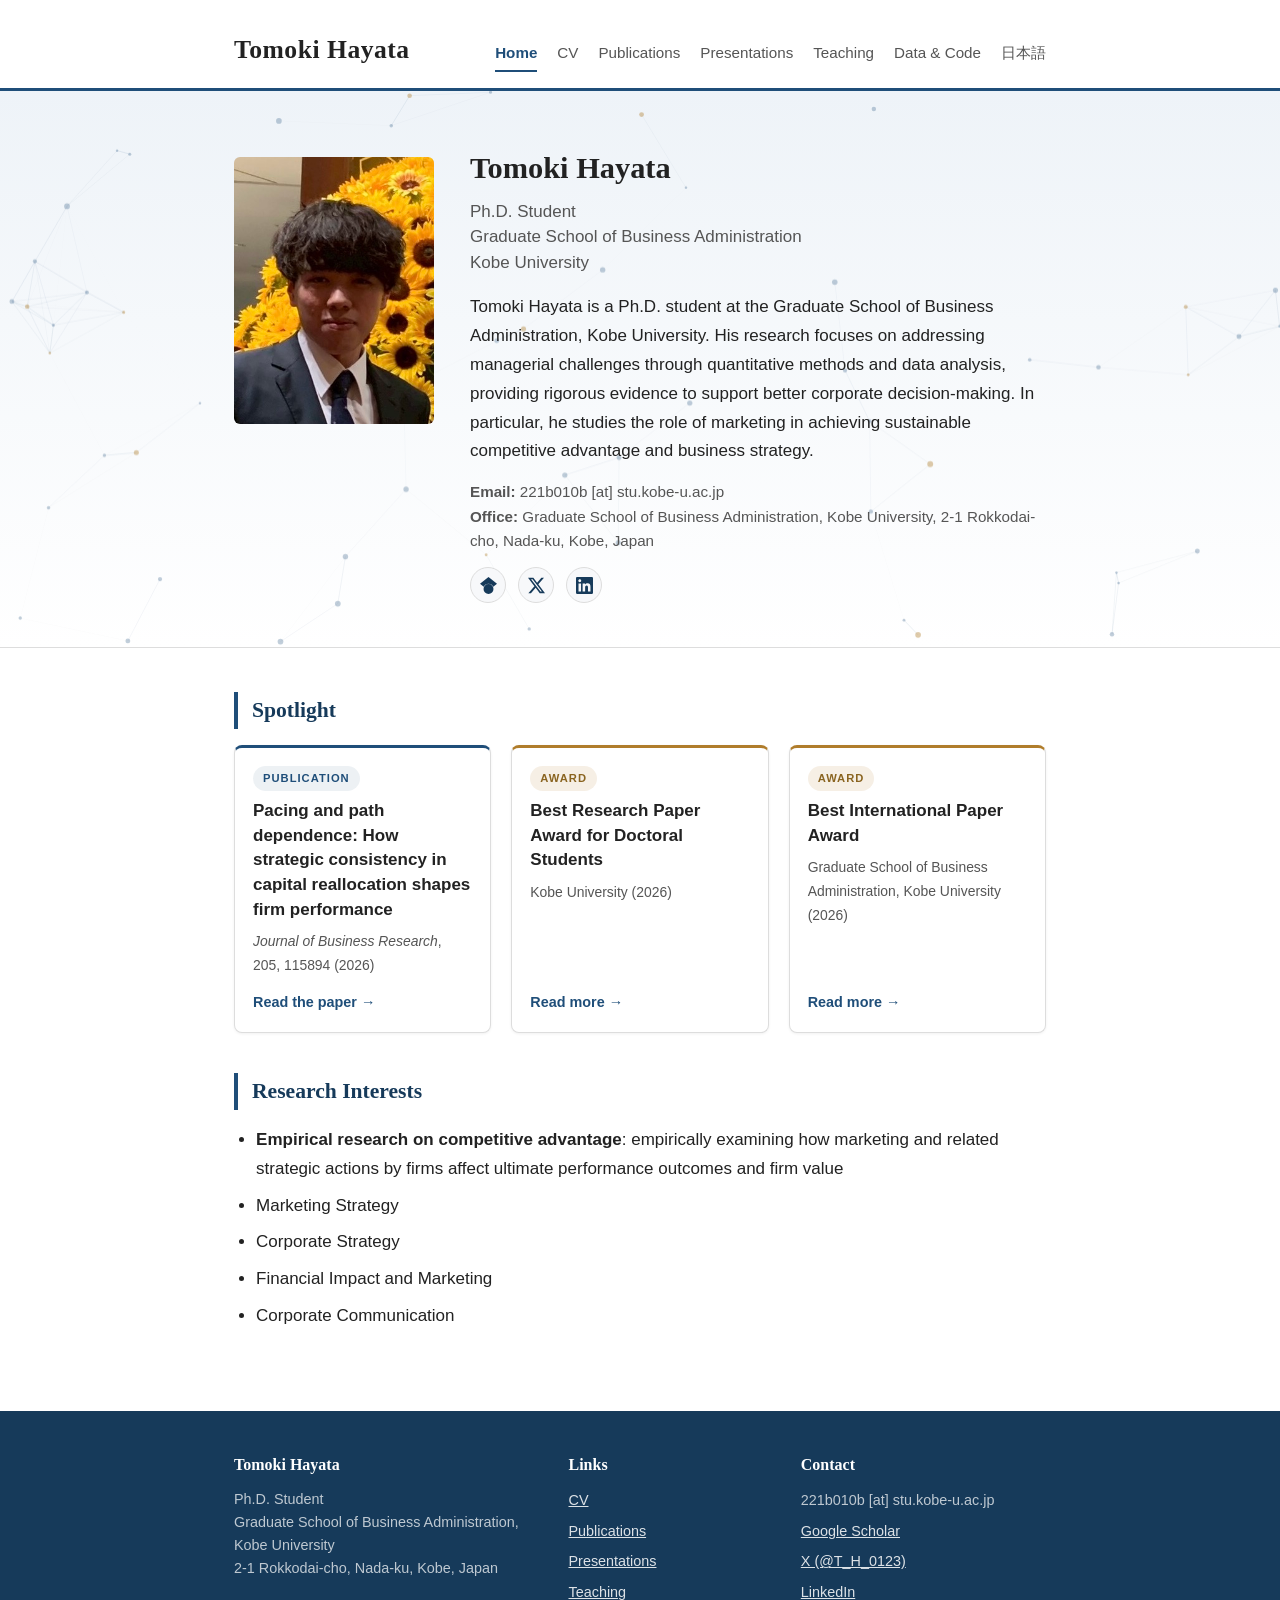
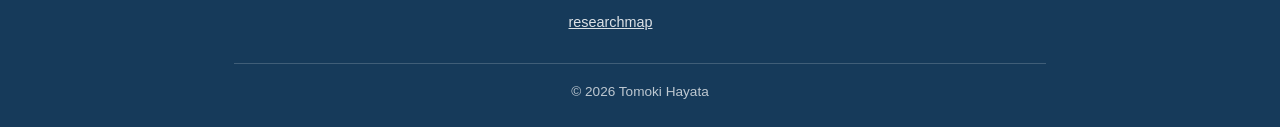
==== index.html @ e7bab817 "Add Google Analytics 4 tag to all pages Co-Authored-By: Claude Fable 5 <noreply@anthropic.com>" ====
<!DOCTYPE html>
<html lang="en">
<head>
  <meta charset="utf-8">
  <meta name="viewport" content="width=device-width, initial-scale=1">
  <!-- Google tag (gtag.js) -->
  <script async src="https://www.googletagmanager.com/gtag/js?id=G-VNYNLFW60Y"></script>
  <script>
    window.dataLayer = window.dataLayer || [];
    function gtag(){dataLayer.push(arguments);}
    gtag('js', new Date());
    gtag('config', 'G-VNYNLFW60Y');
  </script>
  <title>Tomoki Hayata</title>
  <meta name="description" content="Tomoki Hayata — Ph.D. Student, Graduate School of Business Administration, Kobe University. Marketing strategy, corporate strategy, and empirical research on competitive advantage.">
  <meta property="og:title" content="Tomoki Hayata">
  <meta property="og:description" content="Ph.D. Student, Graduate School of Business Administration, Kobe University. Marketing strategy, corporate strategy, and empirical research on competitive advantage.">
  <meta property="og:type" content="website">
  <meta property="og:locale" content="en_US">
  <meta property="og:url" content="https://hayatat-totrian.github.io/">
  <meta property="og:image" content="https://hayatat-totrian.github.io/images/profile.jpg">
  <meta name="twitter:card" content="summary">
  <link rel="icon" type="image/svg+xml" href="images/favicon.svg">
  <link rel="stylesheet" href="assets/style.css">
</head>
<body>

<header class="site-header">
  <div class="container">
    <a class="site-title" href="index.html">Tomoki Hayata</a>
    <nav class="site-nav">
      <a href="index.html" class="active">Home</a>
      <a href="cv.html">CV</a>
      <a href="publications.html">Publications</a>
      <a href="presentations.html">Presentations</a>
      <a href="teaching.html">Teaching</a>
      <a href="data.html">Data &amp; Code</a>
      <a href="ja.html">日本語</a>
    </nav>
  </div>
</header>

<main class="has-hero">
  <div class="hero">
    <canvas class="hero-canvas" aria-hidden="true"></canvas>
    <div class="container">
      <section class="profile">
      <div class="profile-photo">
        <img src="images/profile.jpg" alt="Tomoki Hayata">
      </div>
      <div class="profile-text">
        <h1>Tomoki Hayata</h1>
        <p class="affiliation">
          Ph.D. Student<br>
          Graduate School of Business Administration<br>
          Kobe University
        </p>
        <p>
          Tomoki Hayata is a Ph.D. student at the Graduate School of Business
          Administration, Kobe University. His research focuses on addressing
          managerial challenges through quantitative methods and data analysis,
          providing rigorous evidence to support better corporate decision-making.
          In particular, he studies the role of marketing in achieving sustainable
          competitive advantage and business strategy.
        </p>
        <p class="profile-contact">
          <span class="label">Email:</span> 221b010b [at] stu.kobe-u.ac.jp<br>
          <span class="label">Office:</span> Graduate School of Business Administration, Kobe University, 2-1 Rokkodai-cho, Nada-ku, Kobe, Japan
        </p>
        <div class="social-icons">
          <a href="https://scholar.google.com/citations?user=lMuCdc4AAAAJ" aria-label="Google Scholar" title="Google Scholar">
            <svg viewBox="0 0 24 24" xmlns="http://www.w3.org/2000/svg"><path d="M5.242 13.769L0 9.5 12 0l12 9.5-5.242 4.269C17.548 11.249 14.978 9.5 12 9.5c-2.977 0-5.548 1.749-6.758 4.269zM12 10a7 7 0 1 0 0 14 7 7 0 0 0 0-14z"/></svg>
          </a>
          <a href="https://twitter.com/T_H_0123" aria-label="X (Twitter)" title="X">
            <svg viewBox="0 0 24 24" xmlns="http://www.w3.org/2000/svg"><path d="M18.901 1.153h3.68l-8.04 9.19L24 22.846h-7.406l-5.8-7.584-6.638 7.584H.474l8.6-9.83L0 1.154h7.594l5.243 6.932ZM17.61 20.644h2.039L6.486 3.24H4.298Z"/></svg>
          </a>
          <a href="https://www.linkedin.com/in/tomoki-hayata-b653423a1" aria-label="LinkedIn" title="LinkedIn">
            <svg viewBox="0 0 24 24" xmlns="http://www.w3.org/2000/svg"><path d="M20.447 20.452h-3.554v-5.569c0-1.328-.027-3.037-1.852-3.037-1.853 0-2.136 1.445-2.136 2.939v5.667H9.351V9h3.414v1.561h.046c.477-.9 1.637-1.85 3.37-1.85 3.601 0 4.267 2.37 4.267 5.455v6.286zM5.337 7.433c-1.144 0-2.063-.926-2.063-2.065 0-1.138.92-2.063 2.063-2.063 1.14 0 2.064.925 2.064 2.063 0 1.139-.925 2.065-2.064 2.065zm1.782 13.019H3.555V9h3.564v11.452zM22.225 0H1.771C.792 0 0 .774 0 1.729v20.542C0 23.227.792 24 1.771 24h20.451C23.2 24 24 23.227 24 22.271V1.729C24 .774 23.2 0 22.225 0z"/></svg>
          </a>
        </div>
      </div>
      </section>
    </div>
  </div>

  <div class="container">

    <h2>Spotlight</h2>
    <div class="spotlight-grid">
      <div class="spotlight-card">
        <span class="tag">Publication</span>
        <span class="title">Pacing and path dependence: How strategic consistency in capital reallocation shapes firm performance</span>
        <span class="meta"><em>Journal of Business Research</em>, 205, 115894 (2026)</span>
        <a class="more" href="https://doi.org/10.1016/j.jbusres.2025.115894">Read the paper &rarr;</a>
      </div>
      <div class="spotlight-card award">
        <span class="tag">Award</span>
        <span class="title">Best Research Paper Award for Doctoral Students</span>
        <span class="meta">Kobe University (2026)</span>
        <a class="more" href="https://www.kobe-u.ac.jp/ja/announcement/20260209-67578/">Read more &rarr;</a>
      </div>
      <div class="spotlight-card award">
        <span class="tag">Award</span>
        <span class="title">Best International Paper Award</span>
        <span class="meta">Graduate School of Business Administration, Kobe University (2026)</span>
        <a class="more" href="https://b.kobe-u.ac.jp/37579/">Read more &rarr;</a>
      </div>
    </div>

    <h2>Research Interests</h2>
    <ul>
      <li><strong>Empirical research on competitive advantage</strong>: empirically examining how marketing and related strategic actions by firms affect ultimate performance outcomes and firm value</li>
      <li>Marketing Strategy</li>
      <li>Corporate Strategy</li>
      <li>Financial Impact and Marketing</li>
      <li>Corporate Communication</li>
    </ul>

  </div>
</main>

<footer class="site-footer">
  <div class="container">
    <div class="footer-cols">
      <div>
        <h4>Tomoki Hayata</h4>
        <p>
          Ph.D. Student<br>
          Graduate School of Business Administration, Kobe University<br>
          2-1 Rokkodai-cho, Nada-ku, Kobe, Japan
        </p>
      </div>
      <div>
        <h4>Links</h4>
        <ul>
          <li><a href="cv.html">CV</a></li>
          <li><a href="publications.html">Publications</a></li>
          <li><a href="presentations.html">Presentations</a></li>
          <li><a href="teaching.html">Teaching</a></li>
          <li><a href="https://researchmap.jp/hayatat?lang=en">researchmap</a></li>
        </ul>
      </div>
      <div>
        <h4>Contact</h4>
        <ul>
          <li>221b010b [at] stu.kobe-u.ac.jp</li>
          <li><a href="https://scholar.google.com/citations?user=lMuCdc4AAAAJ">Google Scholar</a></li>
          <li><a href="https://twitter.com/T_H_0123">X (@T_H_0123)</a></li>
          <li><a href="https://www.linkedin.com/in/tomoki-hayata-b653423a1">LinkedIn</a></li>
        </ul>
      </div>
    </div>
    <div class="footer-bottom">&copy; 2026 Tomoki Hayata</div>
  </div>
</footer>

<script src="assets/hero.js" defer></script>
</body>
</html>
---- assets/style.css ----
/* ===============================================
   Tomoki Hayata — Academic Homepage
   =============================================== */

:root {
  --accent: #1f4e79;
  --accent-dark: #163a5a;
  --gold: #b07d2b;
  --gold-dark: #8a6420;
  --text: #222222;
  --text-muted: #555555;
  --rule: #dddddd;
  --bg-soft: #f7f8fa;
  --serif: Georgia, "Times New Roman", "Hiragino Mincho ProN", "Yu Mincho", serif;
  --sans: -apple-system, BlinkMacSystemFont, "Segoe UI", Helvetica, Arial,
    "Hiragino Kaku Gothic ProN", "Yu Gothic", Meiryo, sans-serif;
}

* {
  box-sizing: border-box;
  margin: 0;
  padding: 0;
}

html {
  scroll-behavior: smooth;
}

body {
  font-family: var(--sans);
  font-size: 17px;
  line-height: 1.7;
  color: var(--text);
  background: #ffffff;
}

.container {
  max-width: 860px;
  margin: 0 auto;
  padding: 0 24px;
}

/* ---------- Header / Navigation ---------- */

.site-header {
  border-bottom: 3px solid var(--accent);
  background: #ffffff;
}

.site-header .container {
  display: flex;
  flex-wrap: wrap;
  align-items: baseline;
  justify-content: space-between;
  padding-top: 28px;
  padding-bottom: 16px;
}

.site-title {
  font-family: var(--serif);
  font-size: 1.6rem;
  font-weight: 700;
  letter-spacing: 0.02em;
  color: var(--text);
  text-decoration: none;
}

.site-nav {
  display: flex;
  flex-wrap: wrap;
  gap: 4px 20px;
  font-size: 0.95rem;
}

.site-nav a {
  color: var(--text-muted);
  text-decoration: none;
  padding: 4px 0;
  border-bottom: 2px solid transparent;
}

.site-nav a:hover {
  color: var(--accent);
}

.site-nav a.active {
  color: var(--accent);
  border-bottom-color: var(--accent);
  font-weight: 600;
}

/* ---------- Main content ---------- */

main {
  padding: 44px 0 64px;
}

h1 {
  font-family: var(--serif);
  font-size: 1.9rem;
  font-weight: 700;
  margin-bottom: 24px;
  color: var(--text);
}

h2 {
  font-family: var(--serif);
  font-size: 1.35rem;
  font-weight: 700;
  color: var(--accent-dark);
  margin: 40px 0 16px;
  padding-left: 14px;
  border-left: 4px solid var(--accent);
}

h2:first-child {
  margin-top: 0;
}

h3 {
  font-size: 1.05rem;
  font-weight: 700;
  margin: 24px 0 10px;
}

p {
  margin-bottom: 14px;
}

a {
  color: var(--accent);
}

a:hover {
  color: var(--accent-dark);
}

ul {
  margin: 0 0 16px 1.3em;
}

li {
  margin-bottom: 8px;
}

em,
.journal {
  font-style: italic;
}

/* ---------- Home: hero band & profile section ---------- */

main.has-hero {
  padding-top: 0;
}

.hero {
  position: relative;
  overflow: hidden;
  background: linear-gradient(180deg, #eef3f8 0%, #ffffff 100%);
  border-bottom: 1px solid var(--rule);
  padding: 52px 0 44px;
  margin-bottom: 44px;
}

.hero-canvas {
  position: absolute;
  inset: 0;
  width: 100%;
  height: 100%;
}

.hero .container {
  position: relative;
  z-index: 1;
}

.profile {
  display: flex;
  gap: 36px;
  align-items: flex-start;
}

.profile-photo {
  flex: 0 0 200px;
  margin-top: 14px;
}

.profile-photo img {
  width: 200px;
  height: auto;
  border-radius: 6px;
  display: block;
}

.profile-text h1 {
  margin-bottom: 4px;
}

.profile-text .affiliation {
  color: var(--text-muted);
  margin-bottom: 18px;
  line-height: 1.5;
}

/* ---------- Profile contact lines & social icons ---------- */

.profile-contact {
  margin: 4px 0 0;
  color: var(--text-muted);
  font-size: 0.95rem;
  line-height: 1.6;
}

.profile-contact .label {
  font-weight: 600;
}

.social-icons {
  display: flex;
  align-items: center;
  gap: 12px;
  margin-top: 14px;
}

.social-icons a {
  display: inline-flex;
  align-items: center;
  justify-content: center;
  width: 36px;
  height: 36px;
  border-radius: 50%;
  background: var(--bg-soft);
  border: 1px solid var(--rule);
}

.social-icons a:hover {
  background: var(--accent);
  border-color: var(--accent);
}

.social-icons svg {
  width: 17px;
  height: 17px;
  fill: var(--accent-dark);
}

.social-icons a:hover svg {
  fill: #ffffff;
}

/* ---------- Spotlight cards ---------- */

.spotlight-grid {
  display: grid;
  grid-template-columns: repeat(3, 1fr);
  gap: 20px;
  margin-top: 6px;
}

.spotlight-card {
  display: flex;
  flex-direction: column;
  gap: 8px;
  border: 1px solid var(--rule);
  border-top: 3px solid var(--accent);
  border-radius: 8px;
  padding: 18px;
  background: #ffffff;
  box-shadow: 0 1px 3px rgba(0, 0, 0, 0.06);
  transition: transform 0.15s ease, box-shadow 0.15s ease;
}

.spotlight-card:hover {
  transform: translateY(-3px);
  box-shadow: 0 8px 18px rgba(31, 78, 121, 0.14);
}

.spotlight-card.award {
  border-top-color: var(--gold);
}

.spotlight-card .tag {
  align-self: flex-start;
  font-size: 0.7rem;
  font-weight: 700;
  letter-spacing: 0.09em;
  text-transform: uppercase;
  color: var(--accent);
  background: rgba(31, 78, 121, 0.08);
  padding: 3px 10px;
  border-radius: 999px;
}

.spotlight-card.award .tag {
  color: var(--gold-dark);
  background: rgba(176, 125, 43, 0.12);
}

.spotlight-card .title {
  font-weight: 600;
  line-height: 1.45;
}

.spotlight-card .meta {
  font-size: 0.87rem;
  color: var(--text-muted);
}

.spotlight-card .more {
  margin-top: auto;
  padding-top: 4px;
  font-size: 0.9rem;
  font-weight: 600;
  text-decoration: none;
}

/* ---------- Publication entries ---------- */

.pub-entry {
  margin-bottom: 22px;
}

.pub-entry .pub-title {
  font-weight: 700;
}

.pub-entry .pub-authors {
  margin-bottom: 0;
  color: var(--text-muted);
  font-size: 0.95rem;
}

.pub-entry .pub-venue {
  margin-bottom: 0;
}

.pub-entry .pub-links {
  margin: 8px 0 0;
}

.pub-link {
  display: inline-block;
  font-size: 0.8rem;
  font-weight: 600;
  padding: 3px 14px;
  margin-right: 8px;
  border: 1.5px solid var(--accent);
  border-radius: 999px;
  color: var(--accent);
  text-decoration: none;
  transition: background 0.15s ease, color 0.15s ease;
}

.pub-link:hover {
  background: var(--accent);
  color: #ffffff;
}

.pub-entry details.abstract {
  margin-top: 10px;
}

.pub-entry details.abstract summary {
  cursor: pointer;
  display: inline-block;
  font-size: 0.8rem;
  font-weight: 600;
  color: var(--accent);
  padding: 3px 14px;
  border: 1.5px solid var(--rule);
  border-radius: 999px;
  user-select: none;
}

.pub-entry details.abstract summary:hover {
  border-color: var(--accent);
}

.pub-entry details.abstract[open] summary {
  background: var(--bg-soft);
  border-color: var(--accent);
}

.pub-entry details.abstract p {
  margin: 10px 0 0;
  padding: 14px 16px;
  background: var(--bg-soft);
  border-left: 3px solid var(--accent);
  border-radius: 0 6px 6px 0;
  font-size: 0.93rem;
  line-height: 1.7;
}

.rip-note {
  font-size: 0.88rem;
  color: var(--text-muted);
}

/* ---------- Contact block ---------- */

.contact-list {
  list-style: none;
  margin-left: 0;
}

.contact-list li {
  margin-bottom: 6px;
}

.contact-list .label {
  display: inline-block;
  min-width: 90px;
  font-weight: 600;
  color: var(--text-muted);
}

/* ---------- News / spotlight ---------- */

.news-list {
  list-style: none;
  margin-left: 0;
}

.news-list li {
  display: flex;
  gap: 16px;
  margin-bottom: 10px;
}

.news-list .date {
  flex: 0 0 90px;
  font-weight: 600;
  color: var(--accent-dark);
}

/* ---------- CV-style date rows ---------- */

.cv-list {
  list-style: none;
  margin-left: 0;
}

.cv-list li {
  display: flex;
  gap: 20px;
  margin-bottom: 10px;
}

.cv-list .date {
  flex: 0 0 130px;
  font-weight: 600;
  color: var(--text-muted);
}

/* ---------- Publication list ---------- */

.pub-list {
  list-style: none;
  margin-left: 0;
}

.pub-list li {
  margin-bottom: 16px;
  padding-left: 1.2em;
  text-indent: -1.2em;
}

/* ---------- Buttons ---------- */

.button {
  display: inline-block;
  background: var(--accent);
  color: #ffffff;
  padding: 10px 24px;
  border-radius: 999px;
  text-decoration: none;
  font-weight: 600;
  font-size: 0.95rem;
}

.button:hover {
  background: var(--accent-dark);
  color: #ffffff;
}

/* ---------- Footer ---------- */

.site-footer {
  background: var(--accent-dark);
  padding: 40px 0 24px;
  font-size: 0.9rem;
  color: rgba(255, 255, 255, 0.72);
}

.site-footer a {
  color: rgba(255, 255, 255, 0.85);
}

.site-footer a:hover {
  color: #ffffff;
}

.footer-cols {
  display: grid;
  grid-template-columns: 1.5fr 1fr 1.2fr;
  gap: 28px;
  padding-bottom: 22px;
}

.footer-cols h4 {
  font-family: var(--serif);
  font-size: 1rem;
  color: #ffffff;
  margin-bottom: 10px;
}

.footer-cols p {
  margin-bottom: 6px;
  line-height: 1.6;
}

.footer-cols ul {
  list-style: none;
  margin: 0;
}

.footer-cols li {
  margin-bottom: 6px;
}

.footer-bottom {
  border-top: 1px solid rgba(255, 255, 255, 0.18);
  padding-top: 16px;
  text-align: center;
  font-size: 0.85rem;
}

/* ---------- Responsive ---------- */

@media (max-width: 640px) {
  .site-header .container {
    flex-direction: column;
    gap: 10px;
  }

  .profile {
    flex-direction: column;
    align-items: center;
    text-align: center;
  }

  .profile-text {
    text-align: left;
  }

  .news-list li,
  .cv-list li {
    flex-direction: column;
    gap: 0;
  }

  .news-list .date,
  .cv-list .date {
    flex: none;
  }

  .profile .social-icons {
    justify-content: center;
  }

  .profile-text .social-icons {
    justify-content: flex-start;
  }
}

@media (max-width: 760px) {
  .spotlight-grid {
    grid-template-columns: 1fr;
  }

  .footer-cols {
    grid-template-columns: 1fr;
    gap: 20px;
  }
}
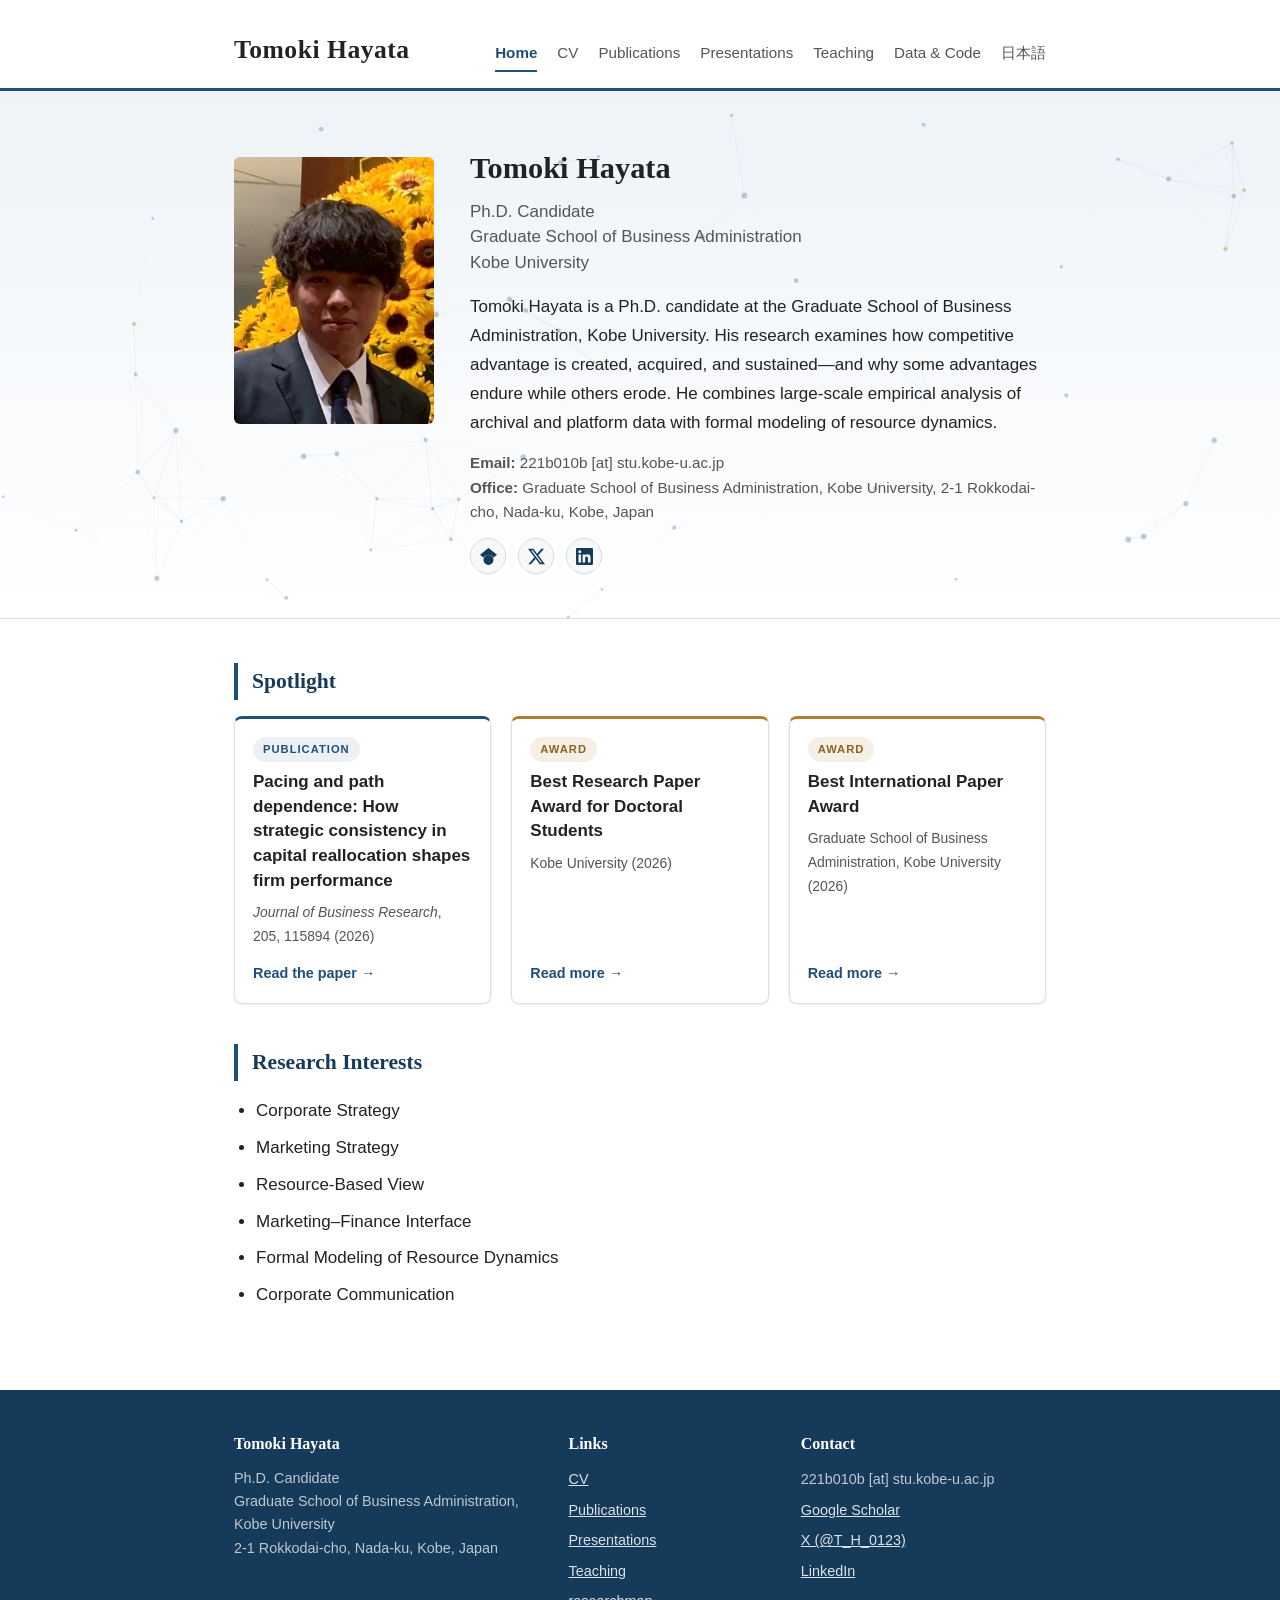
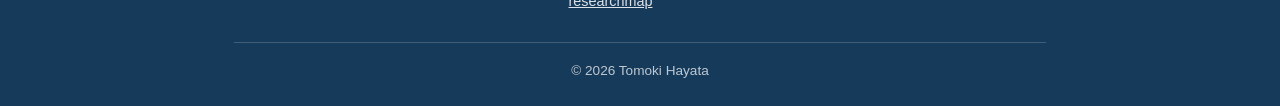
==== commit 4ae9fa3c: "Refresh bio, research interests, and title to Ph.D. Candidate; update CV - New three-sentence bio on" ====
--- a/index.html
+++ b/index.html
@@ -12,9 +12,9 @@
     gtag('config', 'G-VNYNLFW60Y');
   </script>
   <title>Tomoki Hayata</title>
-  <meta name="description" content="Tomoki Hayata — Ph.D. Student, Graduate School of Business Administration, Kobe University. Marketing strategy, corporate strategy, and empirical research on competitive advantage.">
+  <meta name="description" content="Tomoki Hayata — Ph.D. Candidate, Graduate School of Business Administration, Kobe University. Research on how competitive advantage is created, acquired, and sustained: corporate strategy, marketing strategy, and formal modeling of resource dynamics.">
   <meta property="og:title" content="Tomoki Hayata">
-  <meta property="og:description" content="Ph.D. Student, Graduate School of Business Administration, Kobe University. Marketing strategy, corporate strategy, and empirical research on competitive advantage.">
+  <meta property="og:description" content="Ph.D. Candidate, Graduate School of Business Administration, Kobe University. Research on competitive advantage: corporate strategy, marketing strategy, and formal modeling of resource dynamics.">
   <meta property="og:type" content="website">
   <meta property="og:locale" content="en_US">
   <meta property="og:url" content="https://hayatat-totrian.github.io/">
@@ -51,17 +51,17 @@
       <div class="profile-text">
         <h1>Tomoki Hayata</h1>
         <p class="affiliation">
-          Ph.D. Student<br>
+          Ph.D. Candidate<br>
           Graduate School of Business Administration<br>
           Kobe University
         </p>
         <p>
-          Tomoki Hayata is a Ph.D. student at the Graduate School of Business
-          Administration, Kobe University. His research focuses on addressing
-          managerial challenges through quantitative methods and data analysis,
-          providing rigorous evidence to support better corporate decision-making.
-          In particular, he studies the role of marketing in achieving sustainable
-          competitive advantage and business strategy.
+          Tomoki Hayata is a Ph.D. candidate at the Graduate School of Business
+          Administration, Kobe University. His research examines how competitive
+          advantage is created, acquired, and sustained&mdash;and why some
+          advantages endure while others erode. He combines large-scale empirical
+          analysis of archival and platform data with formal modeling of resource
+          dynamics.
         </p>
         <p class="profile-contact">
           <span class="label">Email:</span> 221b010b [at] stu.kobe-u.ac.jp<br>
@@ -109,10 +109,11 @@
 
     <h2>Research Interests</h2>
     <ul>
-      <li><strong>Empirical research on competitive advantage</strong>: empirically examining how marketing and related strategic actions by firms affect ultimate performance outcomes and firm value</li>
+      <li>Corporate Strategy</li>
       <li>Marketing Strategy</li>
-      <li>Corporate Strategy</li>
-      <li>Financial Impact and Marketing</li>
+      <li>Resource-Based View</li>
+      <li>Marketing&ndash;Finance Interface</li>
+      <li>Formal Modeling of Resource Dynamics</li>
       <li>Corporate Communication</li>
     </ul>
 
@@ -125,7 +126,7 @@
       <div>
         <h4>Tomoki Hayata</h4>
         <p>
-          Ph.D. Student<br>
+          Ph.D. Candidate<br>
           Graduate School of Business Administration, Kobe University<br>
           2-1 Rokkodai-cho, Nada-ku, Kobe, Japan
         </p>
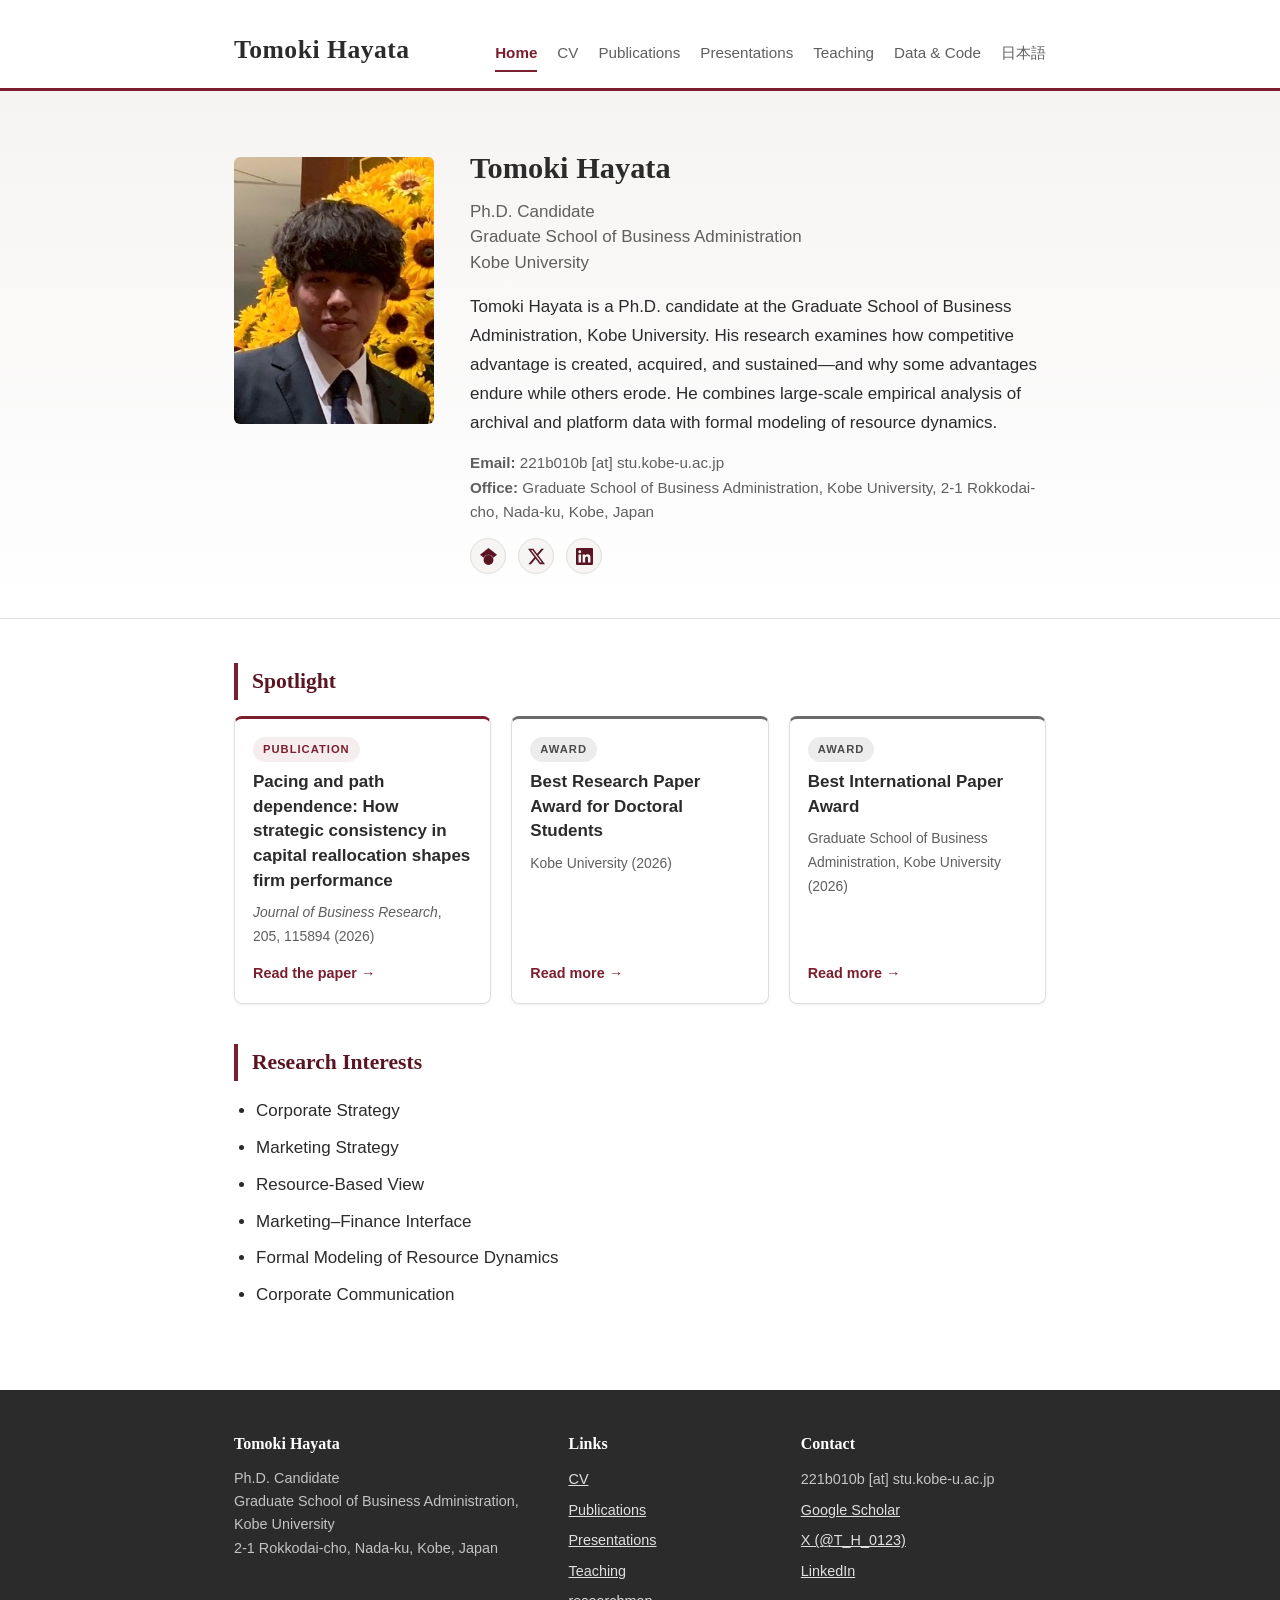
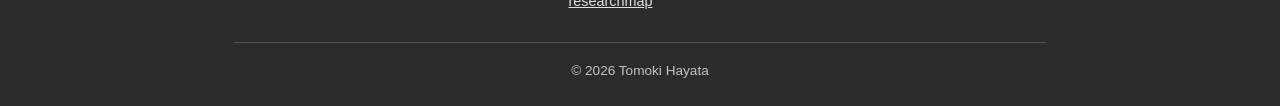
==== commit a7bab653: "Redesign in charcoal and burgundy; update CV, review statuses, and ANZMAC talk - New palette: charco" ====
--- a/index.html
+++ b/index.html
@@ -42,7 +42,6 @@
 
 <main class="has-hero">
   <div class="hero">
-    <canvas class="hero-canvas" aria-hidden="true"></canvas>
     <div class="container">
       <section class="profile">
       <div class="profile-photo">
@@ -155,6 +154,5 @@
   </div>
 </footer>
 
-<script src="assets/hero.js" defer></script>
 </body>
 </html>
--- a/assets/style.css
+++ b/assets/style.css
@@ -3,14 +3,15 @@
    =============================================== */
 
 :root {
-  --accent: #1f4e79;
-  --accent-dark: #163a5a;
-  --gold: #b07d2b;
-  --gold-dark: #8a6420;
-  --text: #222222;
-  --text-muted: #555555;
-  --rule: #dddddd;
-  --bg-soft: #f7f8fa;
+  --accent: #7b1e2e;
+  --accent-dark: #5a1522;
+  --secondary: #6b6b6b;
+  --secondary-dark: #4a4a4a;
+  --footer-bg: #2b2b2b;
+  --text: #2b2b2b;
+  --text-muted: #5f5f5f;
+  --rule: #dedede;
+  --bg-soft: #f6f5f4;
   --serif: Georgia, "Times New Roman", "Hiragino Mincho ProN", "Yu Mincho", serif;
   --sans: -apple-system, BlinkMacSystemFont, "Segoe UI", Helvetica, Arial,
     "Hiragino Kaku Gothic ProN", "Yu Gothic", Meiryo, sans-serif;
@@ -155,24 +156,10 @@
 }
 
 .hero {
-  position: relative;
-  overflow: hidden;
-  background: linear-gradient(180deg, #eef3f8 0%, #ffffff 100%);
+  background: linear-gradient(180deg, #f6f4f3 0%, #ffffff 100%);
   border-bottom: 1px solid var(--rule);
   padding: 52px 0 44px;
   margin-bottom: 44px;
-}
-
-.hero-canvas {
-  position: absolute;
-  inset: 0;
-  width: 100%;
-  height: 100%;
-}
-
-.hero .container {
-  position: relative;
-  z-index: 1;
 }
 
 .profile {
@@ -273,11 +260,11 @@
 
 .spotlight-card:hover {
   transform: translateY(-3px);
-  box-shadow: 0 8px 18px rgba(31, 78, 121, 0.14);
+  box-shadow: 0 8px 18px rgba(0, 0, 0, 0.1);
 }
 
 .spotlight-card.award {
-  border-top-color: var(--gold);
+  border-top-color: var(--secondary);
 }
 
 .spotlight-card .tag {
@@ -287,14 +274,14 @@
   letter-spacing: 0.09em;
   text-transform: uppercase;
   color: var(--accent);
-  background: rgba(31, 78, 121, 0.08);
+  background: rgba(123, 30, 46, 0.08);
   padding: 3px 10px;
   border-radius: 999px;
 }
 
 .spotlight-card.award .tag {
-  color: var(--gold-dark);
-  background: rgba(176, 125, 43, 0.12);
+  color: var(--secondary-dark);
+  background: rgba(74, 74, 74, 0.1);
 }
 
 .spotlight-card .title {
@@ -487,7 +474,7 @@
 /* ---------- Footer ---------- */
 
 .site-footer {
-  background: var(--accent-dark);
+  background: var(--footer-bg);
   padding: 40px 0 24px;
   font-size: 0.9rem;
   color: rgba(255, 255, 255, 0.72);
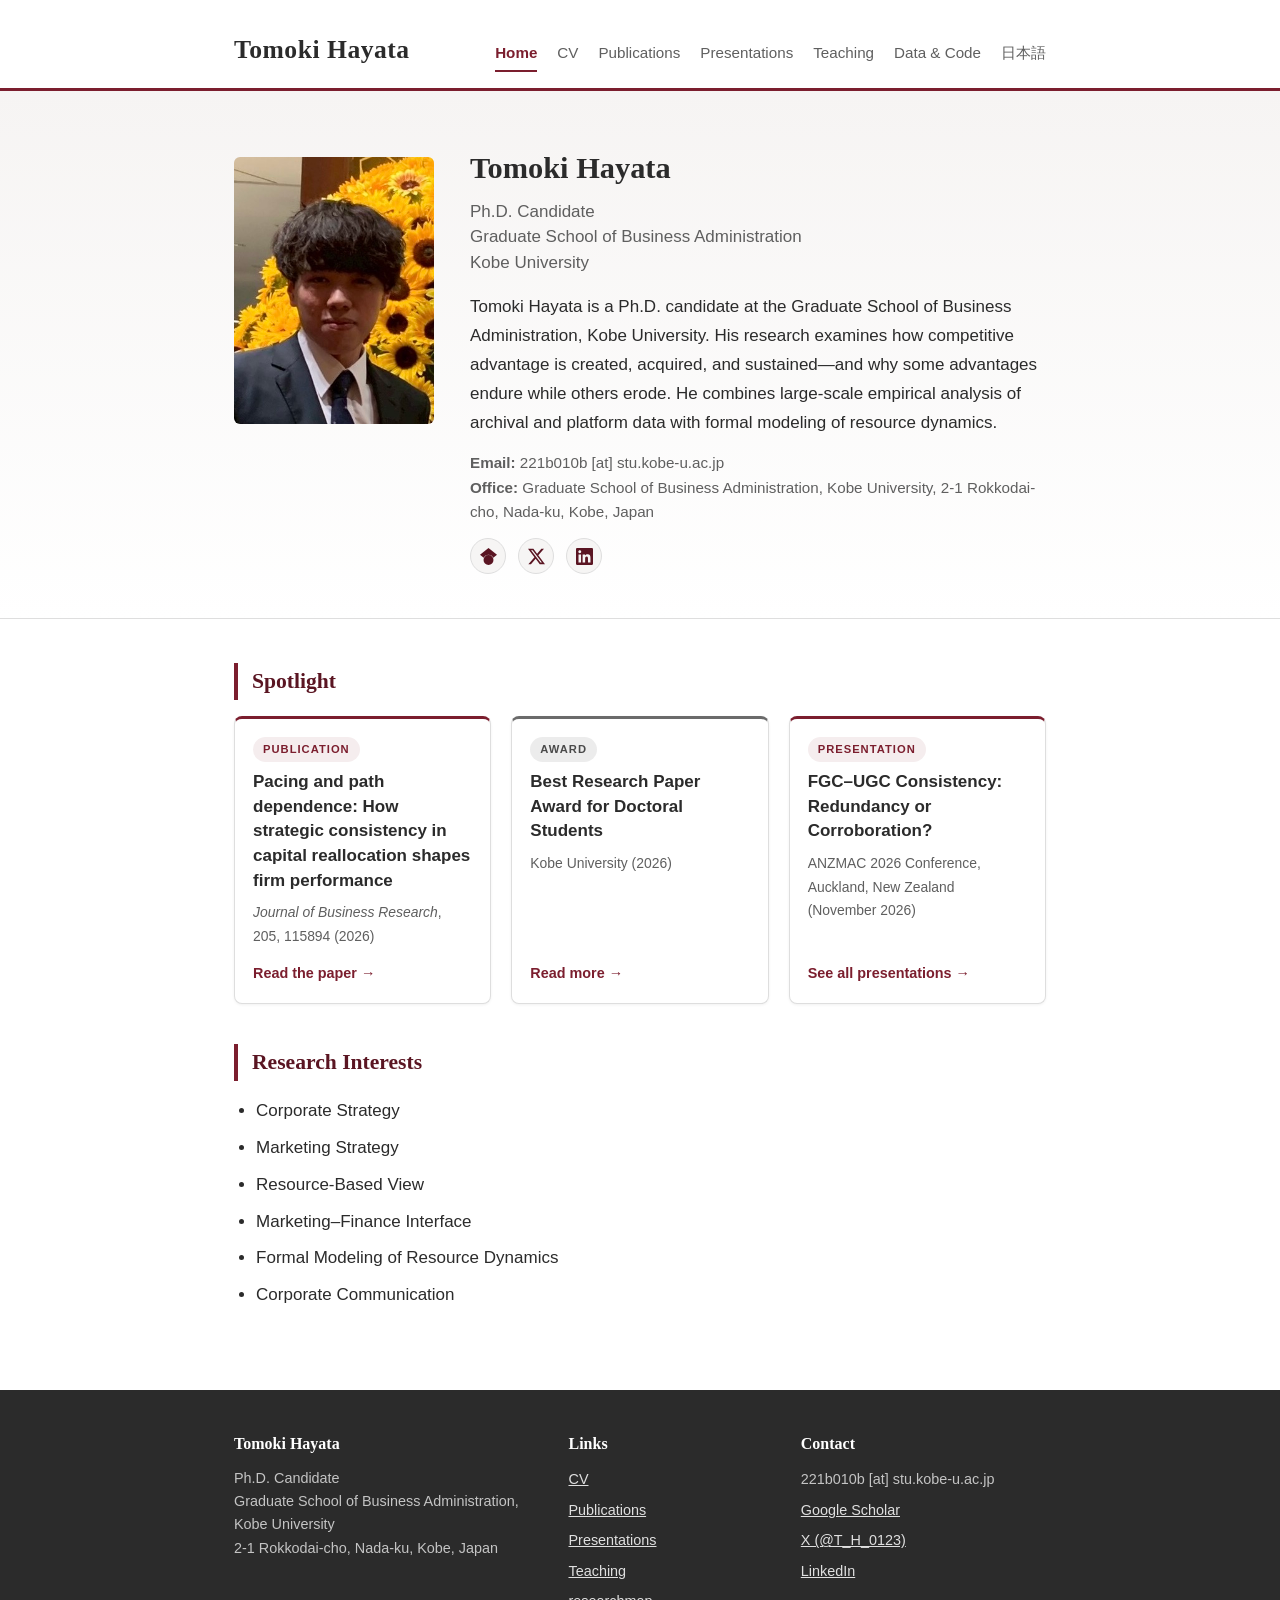
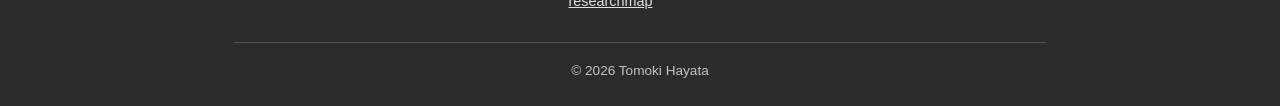
==== commit 143d1c85: "Spotlight: replace Best International Paper Award with ANZMAC 2026 talk Co-Authored-By: Claude Fable" ====
--- a/index.html
+++ b/index.html
@@ -98,11 +98,11 @@
         <span class="meta">Kobe University (2026)</span>
         <a class="more" href="https://www.kobe-u.ac.jp/ja/announcement/20260209-67578/">Read more &rarr;</a>
       </div>
-      <div class="spotlight-card award">
-        <span class="tag">Award</span>
-        <span class="title">Best International Paper Award</span>
-        <span class="meta">Graduate School of Business Administration, Kobe University (2026)</span>
-        <a class="more" href="https://b.kobe-u.ac.jp/37579/">Read more &rarr;</a>
+      <div class="spotlight-card">
+        <span class="tag">Presentation</span>
+        <span class="title">FGC&ndash;UGC Consistency: Redundancy or Corroboration?</span>
+        <span class="meta">ANZMAC 2026 Conference, Auckland, New Zealand (November 2026)</span>
+        <a class="more" href="presentations.html">See all presentations &rarr;</a>
       </div>
     </div>
 
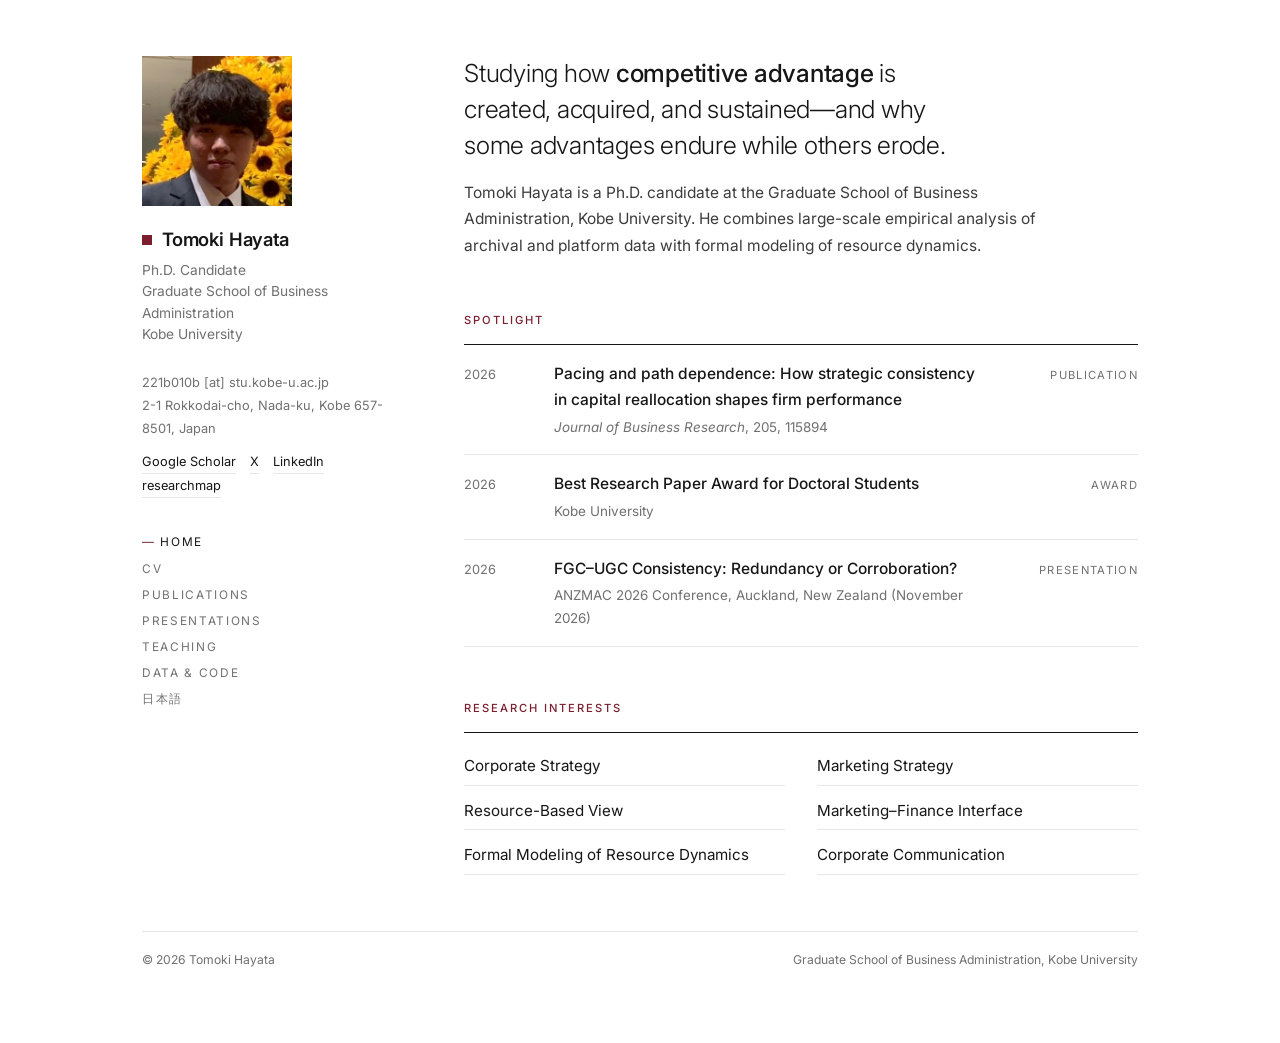
==== commit 41428369: "Redesign: sidebar layout with square photo, hairline rows, and expandable abstracts Replace the top-" ====
--- a/index.html
+++ b/index.html
@@ -21,14 +21,29 @@
   <meta property="og:image" content="https://hayatat-totrian.github.io/images/profile.jpg">
   <meta name="twitter:card" content="summary">
   <link rel="icon" type="image/svg+xml" href="images/favicon.svg">
+  <link rel="preconnect" href="https://fonts.googleapis.com">
+  <link rel="preconnect" href="https://fonts.gstatic.com" crossorigin>
+  <link href="https://fonts.googleapis.com/css2?family=Inter:wght@300;400;500;600&display=swap" rel="stylesheet">
   <link rel="stylesheet" href="assets/style.css">
 </head>
 <body>
 
-<header class="site-header">
-  <div class="container">
-    <a class="site-title" href="index.html">Tomoki Hayata</a>
-    <nav class="site-nav">
+<div class="page">
+
+  <aside class="side">
+    <img class="photo" src="images/profile.jpg" alt="Tomoki Hayata">
+    <div class="ident">
+      <h1 class="name">Tomoki Hayata</h1>
+      <p class="aff">Ph.D. Candidate<br>Graduate School of Business Administration<br>Kobe University</p>
+    </div>
+    <p class="meta">221b010b [at] stu.kobe-u.ac.jp<br>2-1 Rokkodai-cho, Nada-ku, Kobe 657-8501, Japan</p>
+    <p class="social">
+      <a href="https://scholar.google.com/citations?user=lMuCdc4AAAAJ">Google Scholar</a>
+      <a href="https://twitter.com/T_H_0123">X</a>
+      <a href="https://www.linkedin.com/in/tomoki-hayata-b653423a1">LinkedIn</a>
+      <a href="https://researchmap.jp/hayatat?lang=en">researchmap</a>
+    </p>
+    <nav class="side-nav" aria-label="Site">
       <a href="index.html" class="active">Home</a>
       <a href="cv.html">CV</a>
       <a href="publications.html">Publications</a>
@@ -37,122 +52,63 @@
       <a href="data.html">Data &amp; Code</a>
       <a href="ja.html">日本語</a>
     </nav>
-  </div>
-</header>
+  </aside>
 
-<main class="has-hero">
-  <div class="hero">
-    <div class="container">
-      <section class="profile">
-      <div class="profile-photo">
-        <img src="images/profile.jpg" alt="Tomoki Hayata">
+  <main>
+
+    <p class="lead">Studying how <strong>competitive advantage</strong> is created, acquired, and sustained&mdash;and why some advantages endure while others erode.</p>
+    <p class="bio">Tomoki Hayata is a Ph.D. candidate at the Graduate School of Business Administration, Kobe University. He combines large-scale empirical analysis of archival and platform data with formal modeling of resource dynamics.</p>
+
+    <section class="sec">
+      <h2 class="lab">Spotlight</h2>
+      <div class="rows">
+        <a class="row" href="https://doi.org/10.1016/j.jbusres.2025.115894">
+          <span class="y">2026</span>
+          <span>
+            <div class="t">Pacing and path dependence: How strategic consistency in capital reallocation shapes firm performance</div>
+            <div class="v"><em>Journal of Business Research</em>, 205, 115894</div>
+          </span>
+          <span class="k">Publication</span>
+        </a>
+        <a class="row" href="https://www.kobe-u.ac.jp/ja/announcement/20260209-67578/">
+          <span class="y">2026</span>
+          <span>
+            <div class="t">Best Research Paper Award for Doctoral Students</div>
+            <div class="v">Kobe University</div>
+          </span>
+          <span class="k">Award</span>
+        </a>
+        <a class="row" href="presentations.html">
+          <span class="y">2026</span>
+          <span>
+            <div class="t">FGC&ndash;UGC Consistency: Redundancy or Corroboration?</div>
+            <div class="v">ANZMAC 2026 Conference, Auckland, New Zealand (November 2026)</div>
+          </span>
+          <span class="k">Presentation</span>
+        </a>
       </div>
-      <div class="profile-text">
-        <h1>Tomoki Hayata</h1>
-        <p class="affiliation">
-          Ph.D. Candidate<br>
-          Graduate School of Business Administration<br>
-          Kobe University
-        </p>
-        <p>
-          Tomoki Hayata is a Ph.D. candidate at the Graduate School of Business
-          Administration, Kobe University. His research examines how competitive
-          advantage is created, acquired, and sustained&mdash;and why some
-          advantages endure while others erode. He combines large-scale empirical
-          analysis of archival and platform data with formal modeling of resource
-          dynamics.
-        </p>
-        <p class="profile-contact">
-          <span class="label">Email:</span> 221b010b [at] stu.kobe-u.ac.jp<br>
-          <span class="label">Office:</span> Graduate School of Business Administration, Kobe University, 2-1 Rokkodai-cho, Nada-ku, Kobe, Japan
-        </p>
-        <div class="social-icons">
-          <a href="https://scholar.google.com/citations?user=lMuCdc4AAAAJ" aria-label="Google Scholar" title="Google Scholar">
-            <svg viewBox="0 0 24 24" xmlns="http://www.w3.org/2000/svg"><path d="M5.242 13.769L0 9.5 12 0l12 9.5-5.242 4.269C17.548 11.249 14.978 9.5 12 9.5c-2.977 0-5.548 1.749-6.758 4.269zM12 10a7 7 0 1 0 0 14 7 7 0 0 0 0-14z"/></svg>
-          </a>
-          <a href="https://twitter.com/T_H_0123" aria-label="X (Twitter)" title="X">
-            <svg viewBox="0 0 24 24" xmlns="http://www.w3.org/2000/svg"><path d="M18.901 1.153h3.68l-8.04 9.19L24 22.846h-7.406l-5.8-7.584-6.638 7.584H.474l8.6-9.83L0 1.154h7.594l5.243 6.932ZM17.61 20.644h2.039L6.486 3.24H4.298Z"/></svg>
-          </a>
-          <a href="https://www.linkedin.com/in/tomoki-hayata-b653423a1" aria-label="LinkedIn" title="LinkedIn">
-            <svg viewBox="0 0 24 24" xmlns="http://www.w3.org/2000/svg"><path d="M20.447 20.452h-3.554v-5.569c0-1.328-.027-3.037-1.852-3.037-1.853 0-2.136 1.445-2.136 2.939v5.667H9.351V9h3.414v1.561h.046c.477-.9 1.637-1.85 3.37-1.85 3.601 0 4.267 2.37 4.267 5.455v6.286zM5.337 7.433c-1.144 0-2.063-.926-2.063-2.065 0-1.138.92-2.063 2.063-2.063 1.14 0 2.064.925 2.064 2.063 0 1.139-.925 2.065-2.064 2.065zm1.782 13.019H3.555V9h3.564v11.452zM22.225 0H1.771C.792 0 0 .774 0 1.729v20.542C0 23.227.792 24 1.771 24h20.451C23.2 24 24 23.227 24 22.271V1.729C24 .774 23.2 0 22.225 0z"/></svg>
-          </a>
-        </div>
-      </div>
-      </section>
-    </div>
-  </div>
+    </section>
 
-  <div class="container">
+    <section class="sec">
+      <h2 class="lab">Research Interests</h2>
+      <ul class="grid2">
+        <li>Corporate Strategy</li>
+        <li>Marketing Strategy</li>
+        <li>Resource-Based View</li>
+        <li>Marketing&ndash;Finance Interface</li>
+        <li>Formal Modeling of Resource Dynamics</li>
+        <li>Corporate Communication</li>
+      </ul>
+    </section>
 
-    <h2>Spotlight</h2>
-    <div class="spotlight-grid">
-      <div class="spotlight-card">
-        <span class="tag">Publication</span>
-        <span class="title">Pacing and path dependence: How strategic consistency in capital reallocation shapes firm performance</span>
-        <span class="meta"><em>Journal of Business Research</em>, 205, 115894 (2026)</span>
-        <a class="more" href="https://doi.org/10.1016/j.jbusres.2025.115894">Read the paper &rarr;</a>
-      </div>
-      <div class="spotlight-card award">
-        <span class="tag">Award</span>
-        <span class="title">Best Research Paper Award for Doctoral Students</span>
-        <span class="meta">Kobe University (2026)</span>
-        <a class="more" href="https://www.kobe-u.ac.jp/ja/announcement/20260209-67578/">Read more &rarr;</a>
-      </div>
-      <div class="spotlight-card">
-        <span class="tag">Presentation</span>
-        <span class="title">FGC&ndash;UGC Consistency: Redundancy or Corroboration?</span>
-        <span class="meta">ANZMAC 2026 Conference, Auckland, New Zealand (November 2026)</span>
-        <a class="more" href="presentations.html">See all presentations &rarr;</a>
-      </div>
-    </div>
+  </main>
 
-    <h2>Research Interests</h2>
-    <ul>
-      <li>Corporate Strategy</li>
-      <li>Marketing Strategy</li>
-      <li>Resource-Based View</li>
-      <li>Marketing&ndash;Finance Interface</li>
-      <li>Formal Modeling of Resource Dynamics</li>
-      <li>Corporate Communication</li>
-    </ul>
+  <footer class="foot">
+    <span>&copy; 2026 Tomoki Hayata</span>
+    <span>Graduate School of Business Administration, Kobe University</span>
+  </footer>
 
-  </div>
-</main>
-
-<footer class="site-footer">
-  <div class="container">
-    <div class="footer-cols">
-      <div>
-        <h4>Tomoki Hayata</h4>
-        <p>
-          Ph.D. Candidate<br>
-          Graduate School of Business Administration, Kobe University<br>
-          2-1 Rokkodai-cho, Nada-ku, Kobe, Japan
-        </p>
-      </div>
-      <div>
-        <h4>Links</h4>
-        <ul>
-          <li><a href="cv.html">CV</a></li>
-          <li><a href="publications.html">Publications</a></li>
-          <li><a href="presentations.html">Presentations</a></li>
-          <li><a href="teaching.html">Teaching</a></li>
-          <li><a href="https://researchmap.jp/hayatat?lang=en">researchmap</a></li>
-        </ul>
-      </div>
-      <div>
-        <h4>Contact</h4>
-        <ul>
-          <li>221b010b [at] stu.kobe-u.ac.jp</li>
-          <li><a href="https://scholar.google.com/citations?user=lMuCdc4AAAAJ">Google Scholar</a></li>
-          <li><a href="https://twitter.com/T_H_0123">X (@T_H_0123)</a></li>
-          <li><a href="https://www.linkedin.com/in/tomoki-hayata-b653423a1">LinkedIn</a></li>
-        </ul>
-      </div>
-    </div>
-    <div class="footer-bottom">&copy; 2026 Tomoki Hayata</div>
-  </div>
-</footer>
+</div>
 
 </body>
 </html>
--- a/assets/style.css
+++ b/assets/style.css
@@ -1,20 +1,18 @@
 /* ===============================================
    Tomoki Hayata — Academic Homepage
+   Sidebar layout: photo / name / contact / nav on the left,
+   content on the right. Hairline rules, one accent color.
    =============================================== */
 
 :root {
+  --ink: #161616;
+  --body: #3c3c3c;
+  --muted: #707070;
+  --rule: #e6e6e6;
+  --soft: #f7f7f7;
   --accent: #7b1e2e;
-  --accent-dark: #5a1522;
-  --secondary: #6b6b6b;
-  --secondary-dark: #4a4a4a;
-  --footer-bg: #2b2b2b;
-  --text: #2b2b2b;
-  --text-muted: #5f5f5f;
-  --rule: #dedede;
-  --bg-soft: #f6f5f4;
-  --serif: Georgia, "Times New Roman", "Hiragino Mincho ProN", "Yu Mincho", serif;
-  --sans: -apple-system, BlinkMacSystemFont, "Segoe UI", Helvetica, Arial,
-    "Hiragino Kaku Gothic ProN", "Yu Gothic", Meiryo, sans-serif;
+  --sans: "Inter", -apple-system, BlinkMacSystemFont, "Segoe UI",
+    "Hiragino Kaku Gothic ProN", "Hiragino Sans", "Yu Gothic", Meiryo, sans-serif;
 }
 
 * {
@@ -25,123 +23,24 @@
 
 html {
   scroll-behavior: smooth;
+  -webkit-text-size-adjust: 100%;
 }
 
 body {
   font-family: var(--sans);
-  font-size: 17px;
+  font-size: 15.5px;
   line-height: 1.7;
-  color: var(--text);
+  color: var(--ink);
   background: #ffffff;
 }
 
-.container {
-  max-width: 860px;
-  margin: 0 auto;
-  padding: 0 24px;
-}
-
-/* ---------- Header / Navigation ---------- */
-
-.site-header {
-  border-bottom: 3px solid var(--accent);
-  background: #ffffff;
-}
-
-.site-header .container {
-  display: flex;
-  flex-wrap: wrap;
-  align-items: baseline;
-  justify-content: space-between;
-  padding-top: 28px;
-  padding-bottom: 16px;
-}
-
-.site-title {
-  font-family: var(--serif);
-  font-size: 1.6rem;
-  font-weight: 700;
-  letter-spacing: 0.02em;
-  color: var(--text);
+a {
+  color: var(--ink);
   text-decoration: none;
 }
 
-.site-nav {
-  display: flex;
-  flex-wrap: wrap;
-  gap: 4px 20px;
-  font-size: 0.95rem;
-}
-
-.site-nav a {
-  color: var(--text-muted);
-  text-decoration: none;
-  padding: 4px 0;
-  border-bottom: 2px solid transparent;
-}
-
-.site-nav a:hover {
-  color: var(--accent);
-}
-
-.site-nav a.active {
-  color: var(--accent);
-  border-bottom-color: var(--accent);
-  font-weight: 600;
-}
-
-/* ---------- Main content ---------- */
-
-main {
-  padding: 44px 0 64px;
-}
-
-h1 {
-  font-family: var(--serif);
-  font-size: 1.9rem;
-  font-weight: 700;
-  margin-bottom: 24px;
-  color: var(--text);
-}
-
-h2 {
-  font-family: var(--serif);
-  font-size: 1.35rem;
-  font-weight: 700;
-  color: var(--accent-dark);
-  margin: 40px 0 16px;
-  padding-left: 14px;
-  border-left: 4px solid var(--accent);
-}
-
-h2:first-child {
-  margin-top: 0;
-}
-
-h3 {
-  font-size: 1.05rem;
-  font-weight: 700;
-  margin: 24px 0 10px;
-}
-
-p {
-  margin-bottom: 14px;
-}
-
-a {
-  color: var(--accent);
-}
-
-a:hover {
-  color: var(--accent-dark);
-}
-
-ul {
-  margin: 0 0 16px 1.3em;
-}
-
-li {
-  margin-bottom: 8px;
+img {
+  max-width: 100%;
 }
 
 em,
@@ -149,425 +48,493 @@
   font-style: italic;
 }
 
-/* ---------- Home: hero band & profile section ---------- */
-
-main.has-hero {
-  padding-top: 0;
-}
-
-.hero {
-  background: linear-gradient(180deg, #f6f4f3 0%, #ffffff 100%);
-  border-bottom: 1px solid var(--rule);
-  padding: 52px 0 44px;
-  margin-bottom: 44px;
-}
-
-.profile {
-  display: flex;
-  gap: 36px;
-  align-items: flex-start;
-}
-
-.profile-photo {
-  flex: 0 0 200px;
-  margin-top: 14px;
-}
-
-.profile-photo img {
-  width: 200px;
-  height: auto;
-  border-radius: 6px;
+/* ---------- Page grid ---------- */
+
+.page {
+  max-width: 1060px;
+  margin: 0 auto;
+  padding: 56px 32px 72px;
+  display: grid;
+  grid-template-columns: 250px 1fr;
+  column-gap: 72px;
+  align-items: start;
+}
+
+main {
+  min-width: 0;
+}
+
+/* ---------- Sidebar ---------- */
+
+.side {
+  position: sticky;
+  top: 56px;
+}
+
+.photo {
+  width: 150px;
+  height: 150px;
+  object-fit: cover;
+  object-position: 50% 35%;
   display: block;
-}
-
-.profile-text h1 {
-  margin-bottom: 4px;
-}
-
-.profile-text .affiliation {
-  color: var(--text-muted);
-  margin-bottom: 18px;
-  line-height: 1.5;
-}
-
-/* ---------- Profile contact lines & social icons ---------- */
-
-.profile-contact {
-  margin: 4px 0 0;
-  color: var(--text-muted);
-  font-size: 0.95rem;
-  line-height: 1.6;
-}
-
-.profile-contact .label {
+  margin-bottom: 22px;
+}
+
+.name {
+  font-size: 1.15rem;
   font-weight: 600;
-}
-
-.social-icons {
+  letter-spacing: -0.01em;
+  line-height: 1.3;
   display: flex;
   align-items: center;
-  gap: 12px;
-  margin-top: 14px;
-}
-
-.social-icons a {
-  display: inline-flex;
-  align-items: center;
-  justify-content: center;
-  width: 36px;
-  height: 36px;
-  border-radius: 50%;
-  background: var(--bg-soft);
-  border: 1px solid var(--rule);
-}
-
-.social-icons a:hover {
+  gap: 10px;
+}
+
+.name::before {
+  content: "";
+  width: 10px;
+  height: 10px;
   background: var(--accent);
-  border-color: var(--accent);
-}
-
-.social-icons svg {
-  width: 17px;
-  height: 17px;
-  fill: var(--accent-dark);
-}
-
-.social-icons a:hover svg {
-  fill: #ffffff;
-}
-
-/* ---------- Spotlight cards ---------- */
-
-.spotlight-grid {
-  display: grid;
-  grid-template-columns: repeat(3, 1fr);
-  gap: 20px;
-  margin-top: 6px;
-}
-
-.spotlight-card {
+  flex: none;
+}
+
+.aff {
+  font-size: 0.86rem;
+  color: var(--muted);
+  margin-top: 8px;
+  line-height: 1.55;
+}
+
+.meta {
+  margin-top: 26px;
+  font-size: 0.8rem;
+  color: var(--muted);
+  line-height: 1.8;
+}
+
+.social {
+  margin-top: 10px;
+  font-size: 0.8rem;
+  line-height: 1.8;
+  display: flex;
+  flex-wrap: wrap;
+  gap: 0 14px;
+}
+
+.social a {
+  border-bottom: 1px solid var(--rule);
+}
+
+.social a:hover {
+  border-bottom-color: var(--ink);
+}
+
+.side-nav {
+  margin-top: 34px;
   display: flex;
   flex-direction: column;
-  gap: 8px;
-  border: 1px solid var(--rule);
-  border-top: 3px solid var(--accent);
-  border-radius: 8px;
-  padding: 18px;
-  background: #ffffff;
-  box-shadow: 0 1px 3px rgba(0, 0, 0, 0.06);
-  transition: transform 0.15s ease, box-shadow 0.15s ease;
-}
-
-.spotlight-card:hover {
-  transform: translateY(-3px);
-  box-shadow: 0 8px 18px rgba(0, 0, 0, 0.1);
-}
-
-.spotlight-card.award {
-  border-top-color: var(--secondary);
-}
-
-.spotlight-card .tag {
-  align-self: flex-start;
+  gap: 6px;
+  font-size: 0.74rem;
+  letter-spacing: 0.14em;
+  text-transform: uppercase;
+}
+
+.side-nav a {
+  color: var(--muted);
+}
+
+.side-nav a:hover {
+  color: var(--ink);
+}
+
+.side-nav a.active {
+  color: var(--ink);
+}
+
+.side-nav a.active::before {
+  content: "— ";
+  color: var(--accent);
+}
+
+/* ---------- Main: headings & intro ---------- */
+
+.title {
+  font-size: 1.9rem;
+  font-weight: 500;
+  letter-spacing: -0.02em;
+  line-height: 1.2;
+  margin-bottom: 30px;
+}
+
+.lead {
+  font-size: 1.55rem;
+  font-weight: 300;
+  line-height: 1.45;
+  letter-spacing: -0.01em;
+  margin-bottom: 16px;
+  text-wrap: balance;
+}
+
+.lead strong {
+  font-weight: 500;
+}
+
+.nw {
+  white-space: nowrap;
+}
+
+.bio {
+  color: var(--body);
+  max-width: 620px;
+}
+
+.sec {
+  margin-top: 52px;
+}
+
+main > .sec:first-child {
+  margin-top: 0;
+}
+
+.lab {
   font-size: 0.7rem;
-  font-weight: 700;
-  letter-spacing: 0.09em;
+  font-weight: 500;
+  letter-spacing: 0.18em;
   text-transform: uppercase;
   color: var(--accent);
-  background: rgba(123, 30, 46, 0.08);
-  padding: 3px 10px;
-  border-radius: 999px;
-}
-
-.spotlight-card.award .tag {
-  color: var(--secondary-dark);
-  background: rgba(74, 74, 74, 0.1);
-}
-
-.spotlight-card .title {
-  font-weight: 600;
-  line-height: 1.45;
-}
-
-.spotlight-card .meta {
-  font-size: 0.87rem;
-  color: var(--text-muted);
-}
-
-.spotlight-card .more {
-  margin-top: auto;
-  padding-top: 4px;
+  margin-bottom: 14px;
+}
+
+/* ---------- Spotlight rows (year | title | type) ---------- */
+
+.rows {
+  border-top: 1px solid var(--ink);
+}
+
+.row {
+  display: grid;
+  grid-template-columns: 70px 1fr 140px;
+  gap: 20px;
+  padding: 16px 0;
+  border-bottom: 1px solid var(--rule);
+  align-items: baseline;
+  color: inherit;
+}
+
+.row .y {
+  font-size: 0.8rem;
+  color: var(--muted);
+}
+
+.row .t {
+  font-weight: 500;
+}
+
+a.row:hover .t {
+  color: var(--accent);
+}
+
+.row .v {
+  font-size: 0.84rem;
+  color: var(--muted);
+  margin-top: 2px;
+}
+
+.row .k {
+  font-size: 0.7rem;
+  letter-spacing: 0.12em;
+  text-transform: uppercase;
+  color: var(--muted);
+  text-align: right;
+}
+
+/* ---------- Definition rows (date | text): CV, presentations, teaching ---------- */
+
+.defs {
+  border-top: 1px solid var(--ink);
+}
+
+.def {
+  display: grid;
+  grid-template-columns: 150px 1fr;
+  gap: 20px;
+  padding: 14px 0;
+  border-bottom: 1px solid var(--rule);
+}
+
+.def .d {
+  font-size: 0.82rem;
+  color: var(--muted);
+  padding-top: 2px;
+}
+
+/* ---------- Publication entries ---------- */
+
+.pubs {
+  border-top: 1px solid var(--ink);
+}
+
+.pub {
+  padding: 20px 0;
+  border-bottom: 1px solid var(--rule);
+}
+
+.pub .t {
+  font-weight: 500;
+  font-size: 1.05rem;
+  line-height: 1.4;
+}
+
+.pub .a {
+  font-size: 0.85rem;
+  color: var(--muted);
+  margin-top: 4px;
+}
+
+.pub .v {
   font-size: 0.9rem;
-  font-weight: 600;
-  text-decoration: none;
-}
-
-/* ---------- Publication entries ---------- */
-
-.pub-entry {
-  margin-bottom: 22px;
-}
-
-.pub-entry .pub-title {
-  font-weight: 700;
-}
-
-.pub-entry .pub-authors {
-  margin-bottom: 0;
-  color: var(--text-muted);
+  color: var(--body);
+  margin-top: 2px;
+}
+
+.pub .desc {
+  font-size: 0.9rem;
+  color: var(--body);
+  margin-top: 8px;
+}
+
+.links {
+  margin-top: 10px;
+  display: flex;
+  flex-wrap: wrap;
+  gap: 6px 18px;
+  font-size: 0.78rem;
+  letter-spacing: 0.08em;
+  text-transform: uppercase;
+}
+
+.links a {
+  color: var(--ink);
+  border-bottom: 1px solid var(--ink);
+  padding-bottom: 1px;
+}
+
+.links a:hover {
+  color: var(--accent);
+  border-bottom-color: var(--accent);
+}
+
+/* Abstract: click "Abstract" to expand the text below it */
+
+details.abs {
+  margin-top: 10px;
+}
+
+details.abs summary {
+  display: inline-block;
+  font-size: 0.78rem;
+  letter-spacing: 0.08em;
+  text-transform: uppercase;
+  border-bottom: 1px solid var(--ink);
+  padding-bottom: 1px;
+  cursor: pointer;
+  list-style: none;
+  user-select: none;
+}
+
+details.abs summary::-webkit-details-marker {
+  display: none;
+}
+
+details.abs summary::after {
+  content: "\00a0+";
+}
+
+details.abs[open] summary::after {
+  content: "\00a0\2212";
+}
+
+details.abs summary:hover {
+  color: var(--accent);
+  border-bottom-color: var(--accent);
+}
+
+details.abs p {
+  margin-top: 12px;
+  padding: 14px 18px;
+  background: var(--soft);
+  border-left: 2px solid var(--accent);
+  font-size: 0.92rem;
+  line-height: 1.7;
+  color: var(--body);
+}
+
+/* ---------- Research in progress (description | status) ---------- */
+
+.rip {
+  list-style: none;
+  border-top: 1px solid var(--ink);
+}
+
+.rip li {
+  padding: 12px 0;
+  border-bottom: 1px solid var(--rule);
+  display: flex;
+  justify-content: space-between;
+  gap: 20px;
+}
+
+.rip li span:last-child {
+  font-size: 0.8rem;
+  color: var(--muted);
+  white-space: nowrap;
+}
+
+.note {
+  font-size: 0.82rem;
+  color: var(--muted);
+  margin-top: 12px;
+}
+
+/* ---------- Two-column hairline list (research interests) ---------- */
+
+.grid2 {
+  display: grid;
+  grid-template-columns: 1fr 1fr;
+  gap: 6px 32px;
+  list-style: none;
+  border-top: 1px solid var(--ink);
+  padding-top: 14px;
+}
+
+.grid2 li {
+  padding: 6px 0;
+  border-bottom: 1px solid var(--rule);
   font-size: 0.95rem;
 }
 
-.pub-entry .pub-venue {
-  margin-bottom: 0;
-}
-
-.pub-entry .pub-links {
-  margin: 8px 0 0;
-}
-
-.pub-link {
+/* ---------- Button ---------- */
+
+.btn {
   display: inline-block;
-  font-size: 0.8rem;
-  font-weight: 600;
-  padding: 3px 14px;
-  margin-right: 8px;
-  border: 1.5px solid var(--accent);
-  border-radius: 999px;
-  color: var(--accent);
-  text-decoration: none;
-  transition: background 0.15s ease, color 0.15s ease;
-}
-
-.pub-link:hover {
-  background: var(--accent);
+  padding: 10px 18px;
+  border: 1px solid var(--ink);
+  font-size: 0.76rem;
+  letter-spacing: 0.12em;
+  text-transform: uppercase;
+  margin-bottom: 36px;
+}
+
+.btn:hover {
+  background: var(--ink);
   color: #ffffff;
 }
 
-.pub-entry details.abstract {
-  margin-top: 10px;
-}
-
-.pub-entry details.abstract summary {
-  cursor: pointer;
-  display: inline-block;
-  font-size: 0.8rem;
-  font-weight: 600;
-  color: var(--accent);
-  padding: 3px 14px;
-  border: 1.5px solid var(--rule);
-  border-radius: 999px;
-  user-select: none;
-}
-
-.pub-entry details.abstract summary:hover {
-  border-color: var(--accent);
-}
-
-.pub-entry details.abstract[open] summary {
-  background: var(--bg-soft);
-  border-color: var(--accent);
-}
-
-.pub-entry details.abstract p {
-  margin: 10px 0 0;
-  padding: 14px 16px;
-  background: var(--bg-soft);
-  border-left: 3px solid var(--accent);
-  border-radius: 0 6px 6px 0;
-  font-size: 0.93rem;
-  line-height: 1.7;
-}
-
-.rip-note {
-  font-size: 0.88rem;
-  color: var(--text-muted);
-}
-
-/* ---------- Contact block ---------- */
-
-.contact-list {
-  list-style: none;
-  margin-left: 0;
-}
-
-.contact-list li {
-  margin-bottom: 6px;
-}
-
-.contact-list .label {
-  display: inline-block;
-  min-width: 90px;
-  font-weight: 600;
-  color: var(--text-muted);
-}
-
-/* ---------- News / spotlight ---------- */
-
-.news-list {
-  list-style: none;
-  margin-left: 0;
-}
-
-.news-list li {
+/* ---------- Footer ---------- */
+
+.foot {
+  grid-column: 1 / -1;
+  margin-top: 56px;
+  padding-top: 18px;
+  border-top: 1px solid var(--rule);
+  font-size: 0.76rem;
+  color: var(--muted);
   display: flex;
-  gap: 16px;
-  margin-bottom: 10px;
-}
-
-.news-list .date {
-  flex: 0 0 90px;
-  font-weight: 600;
-  color: var(--accent-dark);
-}
-
-/* ---------- CV-style date rows ---------- */
-
-.cv-list {
-  list-style: none;
-  margin-left: 0;
-}
-
-.cv-list li {
-  display: flex;
-  gap: 20px;
-  margin-bottom: 10px;
-}
-
-.cv-list .date {
-  flex: 0 0 130px;
-  font-weight: 600;
-  color: var(--text-muted);
-}
-
-/* ---------- Publication list ---------- */
-
-.pub-list {
-  list-style: none;
-  margin-left: 0;
-}
-
-.pub-list li {
-  margin-bottom: 16px;
-  padding-left: 1.2em;
-  text-indent: -1.2em;
-}
-
-/* ---------- Buttons ---------- */
-
-.button {
-  display: inline-block;
-  background: var(--accent);
-  color: #ffffff;
-  padding: 10px 24px;
-  border-radius: 999px;
-  text-decoration: none;
-  font-weight: 600;
-  font-size: 0.95rem;
-}
-
-.button:hover {
-  background: var(--accent-dark);
-  color: #ffffff;
-}
-
-/* ---------- Footer ---------- */
-
-.site-footer {
-  background: var(--footer-bg);
-  padding: 40px 0 24px;
-  font-size: 0.9rem;
-  color: rgba(255, 255, 255, 0.72);
-}
-
-.site-footer a {
-  color: rgba(255, 255, 255, 0.85);
-}
-
-.site-footer a:hover {
-  color: #ffffff;
-}
-
-.footer-cols {
-  display: grid;
-  grid-template-columns: 1.5fr 1fr 1.2fr;
-  gap: 28px;
-  padding-bottom: 22px;
-}
-
-.footer-cols h4 {
-  font-family: var(--serif);
-  font-size: 1rem;
-  color: #ffffff;
-  margin-bottom: 10px;
-}
-
-.footer-cols p {
-  margin-bottom: 6px;
-  line-height: 1.6;
-}
-
-.footer-cols ul {
-  list-style: none;
-  margin: 0;
-}
-
-.footer-cols li {
-  margin-bottom: 6px;
-}
-
-.footer-bottom {
-  border-top: 1px solid rgba(255, 255, 255, 0.18);
-  padding-top: 16px;
-  text-align: center;
-  font-size: 0.85rem;
+  justify-content: space-between;
+  flex-wrap: wrap;
+  gap: 4px 16px;
 }
 
 /* ---------- Responsive ---------- */
 
-@media (max-width: 640px) {
-  .site-header .container {
+@media (max-width: 960px) {
+  .page {
+    grid-template-columns: 220px 1fr;
+    column-gap: 48px;
+  }
+}
+
+@media (max-width: 760px) {
+  .page {
+    grid-template-columns: 1fr;
+    row-gap: 36px;
+    padding: 28px 20px 56px;
+  }
+
+  .side {
+    position: static;
+    display: grid;
+    grid-template-columns: 96px 1fr;
+    column-gap: 18px;
+    align-items: center;
+  }
+
+  .photo {
+    width: 96px;
+    height: 96px;
+    margin: 0;
+  }
+
+  .ident {
+    min-width: 0;
+  }
+
+  .meta,
+  .social,
+  .side-nav {
+    grid-column: 1 / -1;
+  }
+
+  .meta {
+    margin-top: 18px;
+  }
+
+  .side-nav {
+    margin-top: 20px;
+    flex-direction: row;
+    flex-wrap: wrap;
+    gap: 8px 18px;
+  }
+
+  .side-nav a.active::before {
+    content: none;
+  }
+
+  .side-nav a.active {
+    border-bottom: 1px solid var(--accent);
+  }
+
+  .lead {
+    font-size: 1.3rem;
+  }
+
+  .title {
+    font-size: 1.6rem;
+  }
+
+  .row {
+    grid-template-columns: 56px 1fr;
+  }
+
+  .row .k {
+    display: none;
+  }
+
+  .def {
+    grid-template-columns: 1fr;
+    gap: 2px;
+  }
+
+  .grid2 {
+    grid-template-columns: 1fr;
+  }
+
+  .rip li {
     flex-direction: column;
-    gap: 10px;
-  }
-
-  .profile {
-    flex-direction: column;
-    align-items: center;
-    text-align: center;
-  }
-
-  .profile-text {
-    text-align: left;
-  }
-
-  .news-list li,
-  .cv-list li {
-    flex-direction: column;
-    gap: 0;
-  }
-
-  .news-list .date,
-  .cv-list .date {
-    flex: none;
-  }
-
-  .profile .social-icons {
-    justify-content: center;
-  }
-
-  .profile-text .social-icons {
-    justify-content: flex-start;
-  }
-}
-
-@media (max-width: 760px) {
-  .spotlight-grid {
-    grid-template-columns: 1fr;
-  }
-
-  .footer-cols {
-    grid-template-columns: 1fr;
-    gap: 20px;
-  }
-}
+    gap: 2px;
+  }
+
+  .rip li span:last-child {
+    white-space: normal;
+  }
+}
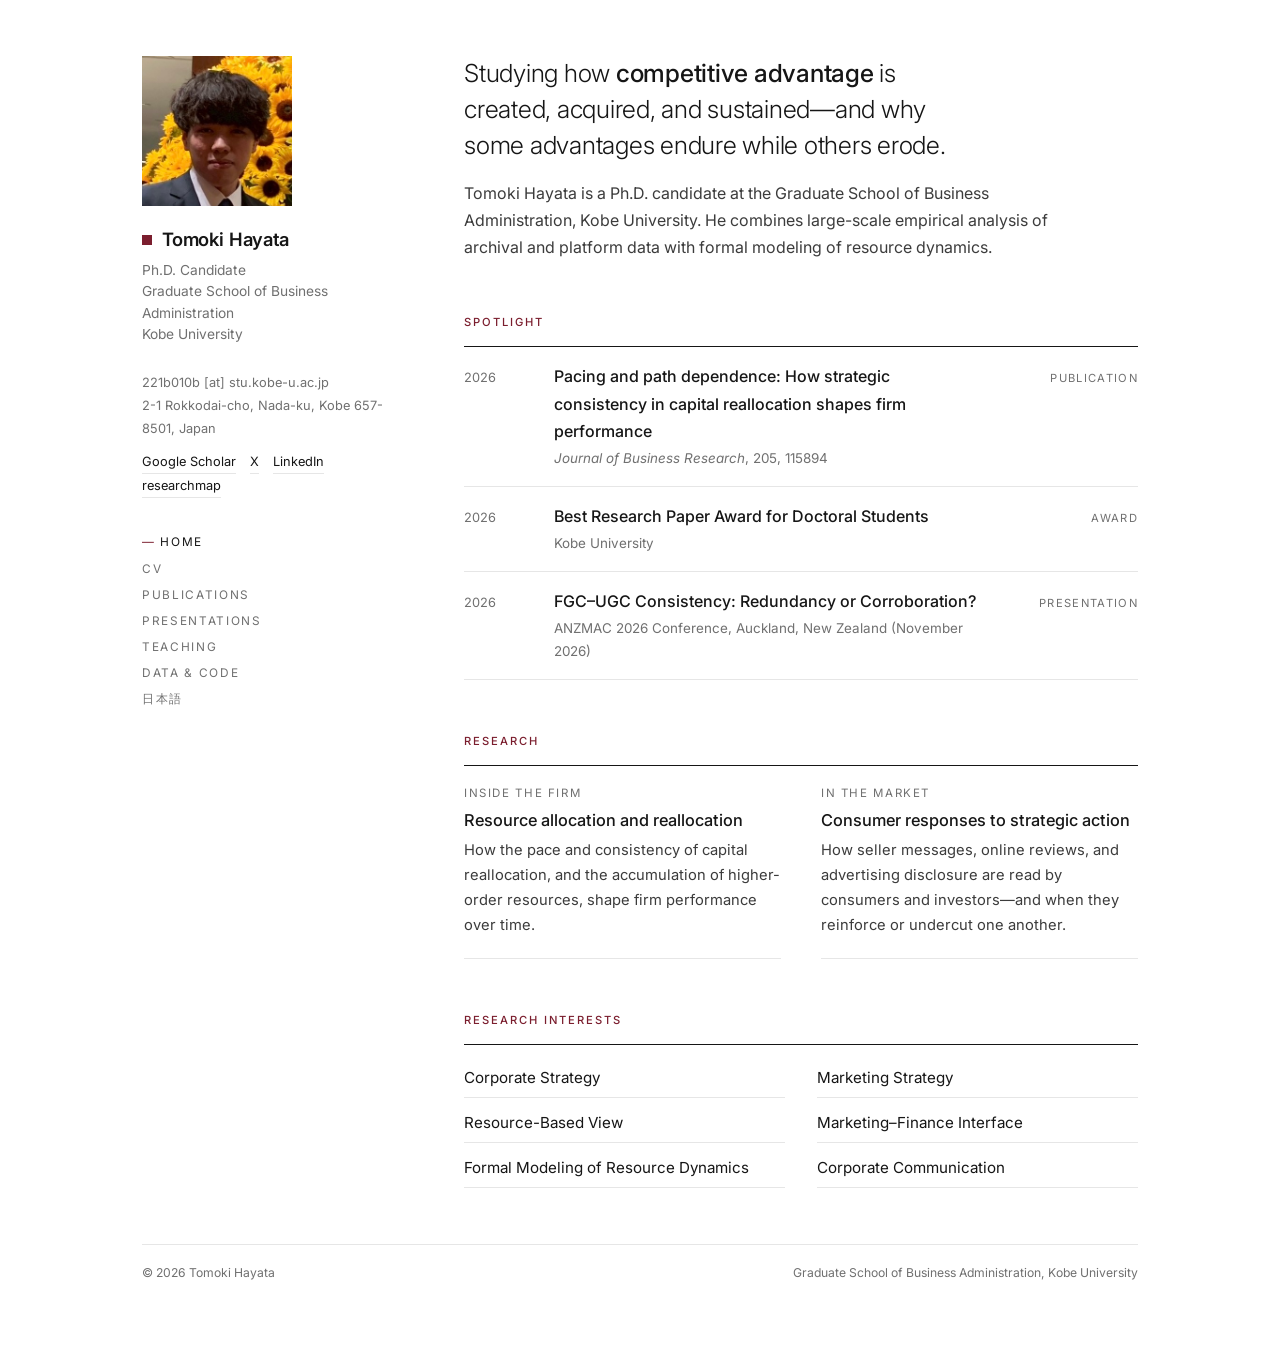
==== commit 45619e31: "Home: add Research section with two streams below Spotlight (EN/JA) Co-Authored-By: Claude Fable 5.1" ====
--- a/index.html
+++ b/index.html
@@ -90,6 +90,22 @@
     </section>
 
     <section class="sec">
+      <h2 class="lab">Research</h2>
+      <div class="streams">
+        <div class="stream">
+          <div class="where">Inside the firm</div>
+          <h3>Resource allocation and reallocation</h3>
+          <p>How the pace and consistency of capital reallocation, and the accumulation of higher-order resources, shape firm performance over time.</p>
+        </div>
+        <div class="stream">
+          <div class="where">In the market</div>
+          <h3>Consumer responses to strategic action</h3>
+          <p>How seller messages, online reviews, and advertising disclosure are read by consumers and investors&mdash;and when they reinforce or undercut one another.</p>
+        </div>
+      </div>
+    </section>
+
+    <section class="sec">
       <h2 class="lab">Research Interests</h2>
       <ul class="grid2">
         <li>Corporate Strategy</li>
--- a/assets/style.css
+++ b/assets/style.css
@@ -28,7 +28,7 @@
 
 body {
   font-family: var(--sans);
-  font-size: 15.5px;
+  font-size: 16px;
   line-height: 1.7;
   color: var(--ink);
   background: #ffffff;
@@ -413,6 +413,40 @@
   font-size: 0.95rem;
 }
 
+/* ---------- Research streams (two columns: label / title / text) ---------- */
+
+.streams {
+  display: grid;
+  grid-template-columns: 1fr 1fr;
+  gap: 0 40px;
+  border-top: 1px solid var(--ink);
+}
+
+.stream {
+  padding: 18px 0 20px;
+  border-bottom: 1px solid var(--rule);
+}
+
+.stream .where {
+  font-size: 0.72rem;
+  letter-spacing: 0.14em;
+  text-transform: uppercase;
+  color: var(--muted);
+  margin-bottom: 6px;
+}
+
+.stream h3 {
+  font-size: 1.02rem;
+  font-weight: 500;
+  line-height: 1.4;
+  margin-bottom: 6px;
+}
+
+.stream p {
+  font-size: 0.92rem;
+  color: var(--body);
+}
+
 /* ---------- Button ---------- */
 
 .btn {
@@ -525,7 +559,8 @@
     gap: 2px;
   }
 
-  .grid2 {
+  .grid2,
+  .streams {
     grid-template-columns: 1fr;
   }
 
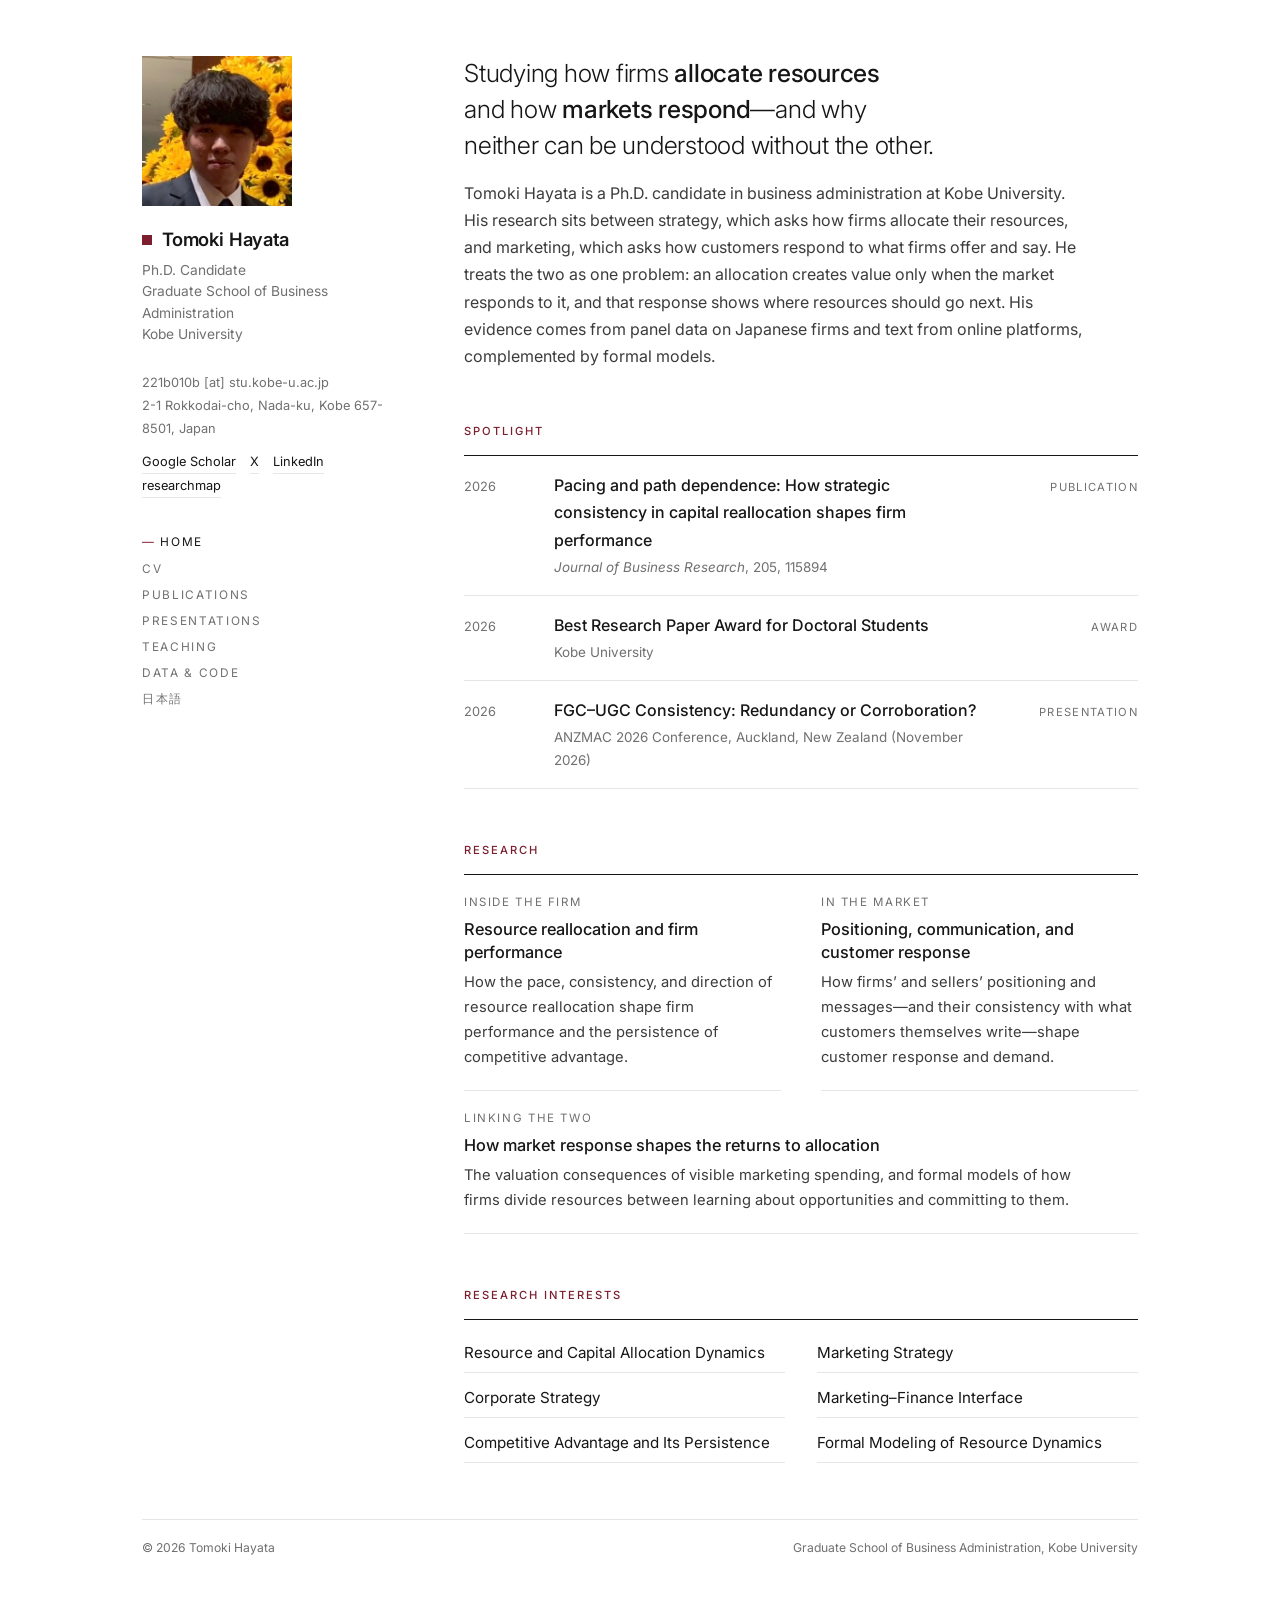
==== commit f9006b5b: "Home: rewrite intro around resource allocation and market response (EN/JA) Align the Home lead, bio," ====
--- a/index.html
+++ b/index.html
@@ -12,9 +12,9 @@
     gtag('config', 'G-VNYNLFW60Y');
   </script>
   <title>Tomoki Hayata</title>
-  <meta name="description" content="Tomoki Hayata — Ph.D. Candidate, Graduate School of Business Administration, Kobe University. Research on how competitive advantage is created, acquired, and sustained: corporate strategy, marketing strategy, and formal modeling of resource dynamics.">
+  <meta name="description" content="Tomoki Hayata — Ph.D. Candidate, Graduate School of Business Administration, Kobe University. Research on how firms allocate resources and how markets respond: corporate strategy, marketing strategy, and formal modeling of resource dynamics.">
   <meta property="og:title" content="Tomoki Hayata">
-  <meta property="og:description" content="Ph.D. Candidate, Graduate School of Business Administration, Kobe University. Research on competitive advantage: corporate strategy, marketing strategy, and formal modeling of resource dynamics.">
+  <meta property="og:description" content="Ph.D. Candidate, Graduate School of Business Administration, Kobe University. Research on how firms allocate resources and how markets respond: corporate strategy, marketing strategy, and formal modeling of resource dynamics.">
   <meta property="og:type" content="website">
   <meta property="og:locale" content="en_US">
   <meta property="og:url" content="https://hayatat-totrian.github.io/">
@@ -56,8 +56,8 @@
 
   <main>
 
-    <p class="lead">Studying how <strong>competitive advantage</strong> is created, acquired, and sustained&mdash;and why some advantages endure while others erode.</p>
-    <p class="bio">Tomoki Hayata is a Ph.D. candidate at the Graduate School of Business Administration, Kobe University. He combines large-scale empirical analysis of archival and platform data with formal modeling of resource dynamics.</p>
+    <p class="lead">Studying how firms <strong>allocate resources</strong> and how <strong>markets respond</strong>&mdash;and why neither can be understood without the other.</p>
+    <p class="bio">Tomoki Hayata is a Ph.D. candidate in business administration at Kobe University. His research sits between strategy, which asks how firms allocate their resources, and marketing, which asks how customers respond to what firms offer and say. He treats the two as one problem: an allocation creates value only when the market responds to it, and that response shows where resources should go next. His evidence comes from panel data on Japanese firms and text from online platforms, complemented by formal models.</p>
 
     <section class="sec">
       <h2 class="lab">Spotlight</h2>
@@ -94,13 +94,18 @@
       <div class="streams">
         <div class="stream">
           <div class="where">Inside the firm</div>
-          <h3>Resource allocation and reallocation</h3>
-          <p>How the pace and consistency of capital reallocation, and the accumulation of higher-order resources, shape firm performance over time.</p>
+          <h3>Resource reallocation and firm performance</h3>
+          <p>How the pace, consistency, and direction of resource reallocation shape firm performance and the persistence of competitive advantage.</p>
         </div>
         <div class="stream">
           <div class="where">In the market</div>
-          <h3>Consumer responses to strategic action</h3>
-          <p>How seller messages, online reviews, and advertising disclosure are read by consumers and investors&mdash;and when they reinforce or undercut one another.</p>
+          <h3>Positioning, communication, and customer response</h3>
+          <p>How firms&rsquo; and sellers&rsquo; positioning and messages&mdash;and their consistency with what customers themselves write&mdash;shape customer response and demand.</p>
+        </div>
+        <div class="stream wide">
+          <div class="where">Linking the two</div>
+          <h3>How market response shapes the returns to allocation</h3>
+          <p>The valuation consequences of visible marketing spending, and formal models of how firms divide resources between learning about opportunities and committing to them.</p>
         </div>
       </div>
     </section>
@@ -108,12 +113,12 @@
     <section class="sec">
       <h2 class="lab">Research Interests</h2>
       <ul class="grid2">
+        <li>Resource and Capital Allocation Dynamics</li>
+        <li>Marketing Strategy</li>
         <li>Corporate Strategy</li>
-        <li>Marketing Strategy</li>
-        <li>Resource-Based View</li>
         <li>Marketing&ndash;Finance Interface</li>
+        <li>Competitive Advantage and Its Persistence</li>
         <li>Formal Modeling of Resource Dynamics</li>
-        <li>Corporate Communication</li>
       </ul>
     </section>
 
--- a/assets/style.css
+++ b/assets/style.css
@@ -413,7 +413,7 @@
   font-size: 0.95rem;
 }
 
-/* ---------- Research streams (two columns: label / title / text) ---------- */
+/* ---------- Research streams (two columns + one full-width row: label / title / text) ---------- */
 
 .streams {
   display: grid;
@@ -425,6 +425,14 @@
 .stream {
   padding: 18px 0 20px;
   border-bottom: 1px solid var(--rule);
+}
+
+.stream.wide {
+  grid-column: 1 / -1;
+}
+
+.stream.wide p {
+  max-width: 620px;
 }
 
 .stream .where {
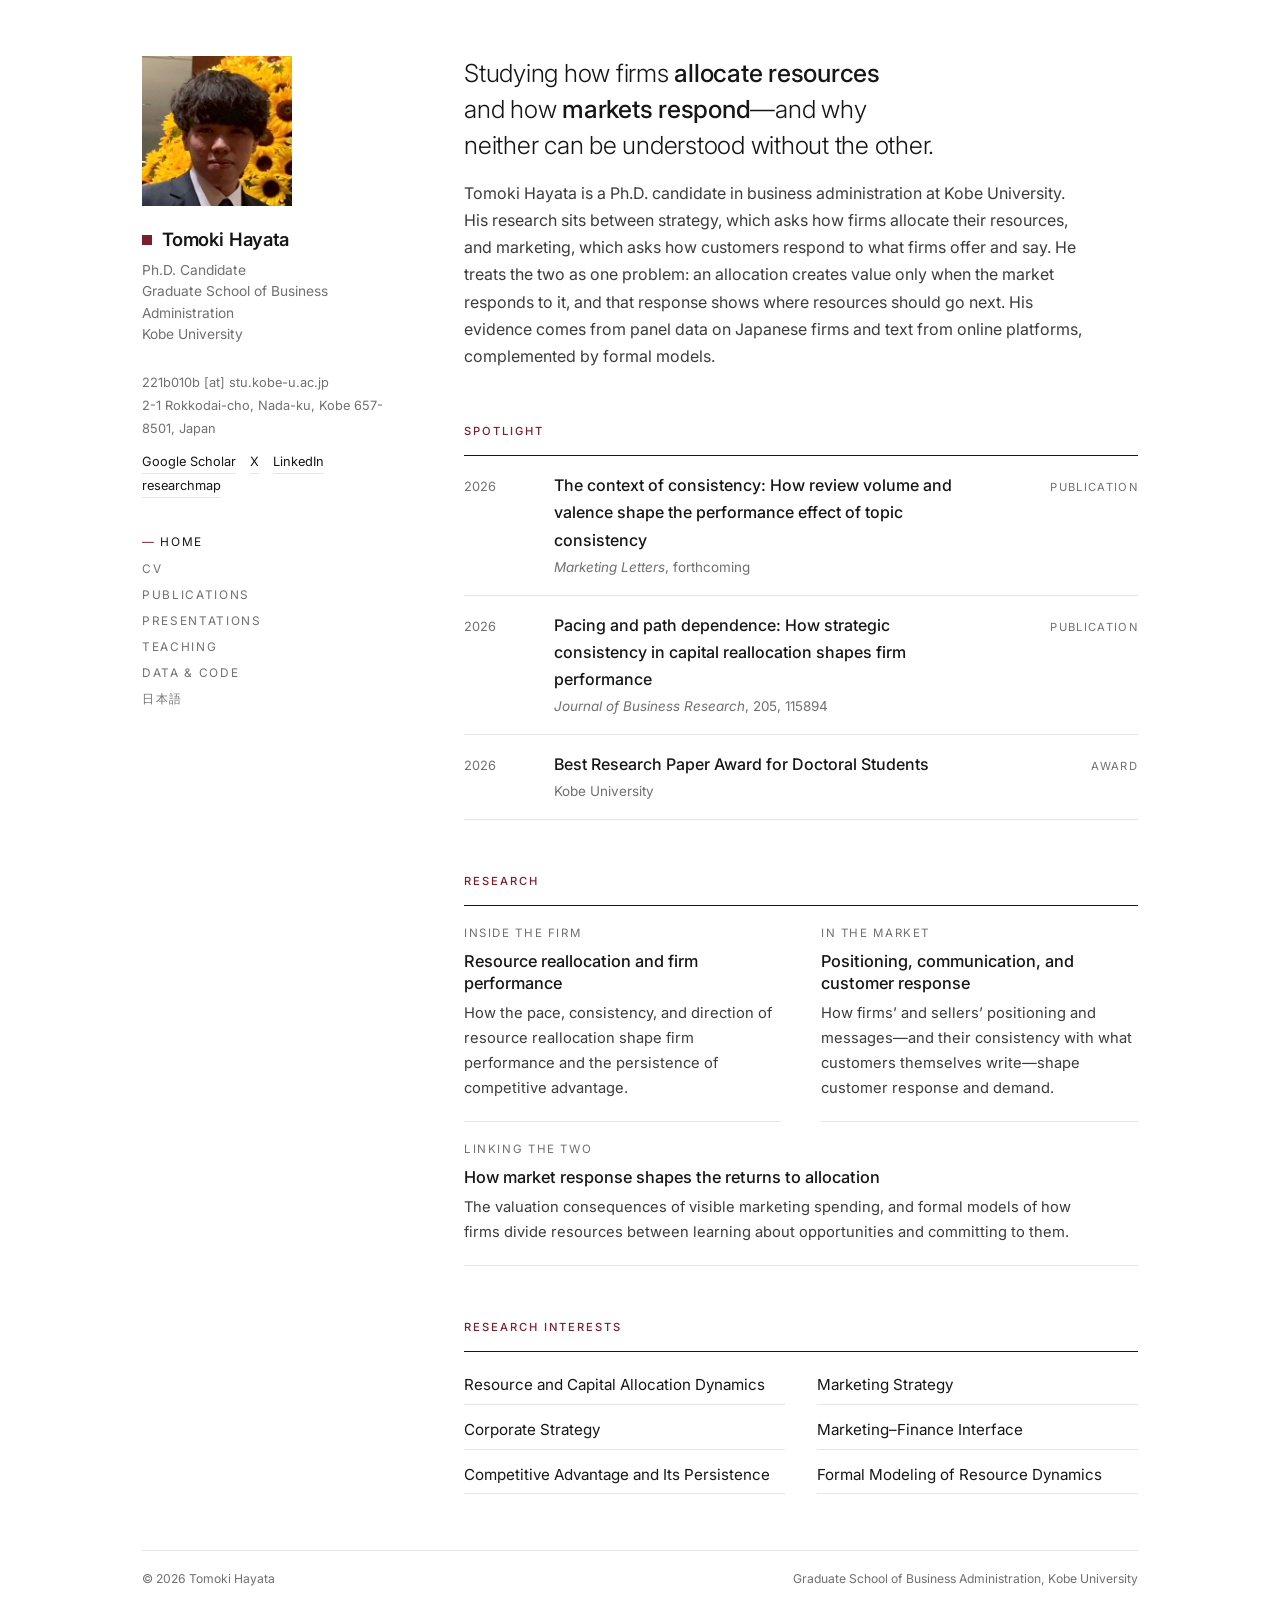
==== commit 5917a17a: "Marketing Letters paper accepted: add as forthcoming, update Spotlight and CV Add "The context of co" ====
--- a/index.html
+++ b/index.html
@@ -62,6 +62,14 @@
     <section class="sec">
       <h2 class="lab">Spotlight</h2>
       <div class="rows">
+        <a class="row" href="publications.html">
+          <span class="y">2026</span>
+          <span>
+            <div class="t">The context of consistency: How review volume and valence shape the performance effect of topic consistency</div>
+            <div class="v"><em>Marketing Letters</em>, forthcoming</div>
+          </span>
+          <span class="k">Publication</span>
+        </a>
         <a class="row" href="https://doi.org/10.1016/j.jbusres.2025.115894">
           <span class="y">2026</span>
           <span>
@@ -77,14 +85,6 @@
             <div class="v">Kobe University</div>
           </span>
           <span class="k">Award</span>
-        </a>
-        <a class="row" href="presentations.html">
-          <span class="y">2026</span>
-          <span>
-            <div class="t">FGC&ndash;UGC Consistency: Redundancy or Corroboration?</div>
-            <div class="v">ANZMAC 2026 Conference, Auckland, New Zealand (November 2026)</div>
-          </span>
-          <span class="k">Presentation</span>
         </a>
       </div>
     </section>
